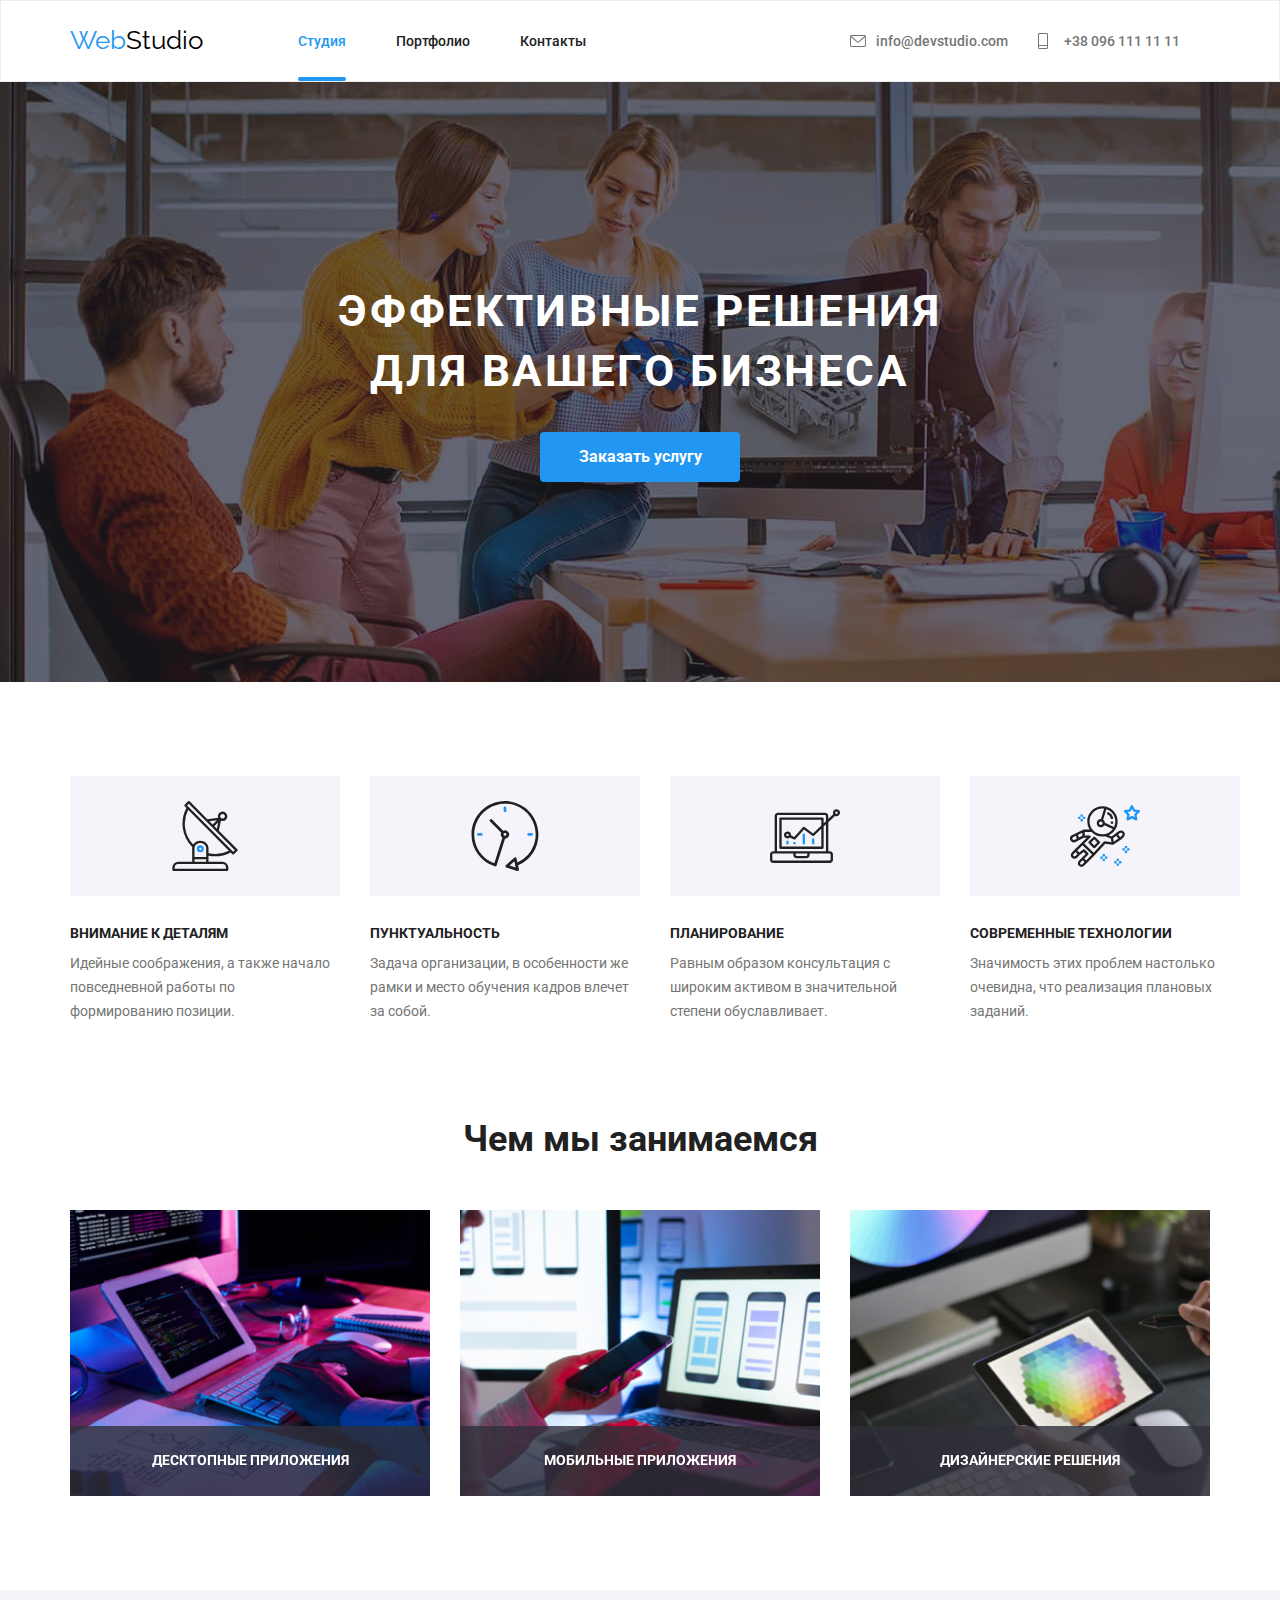
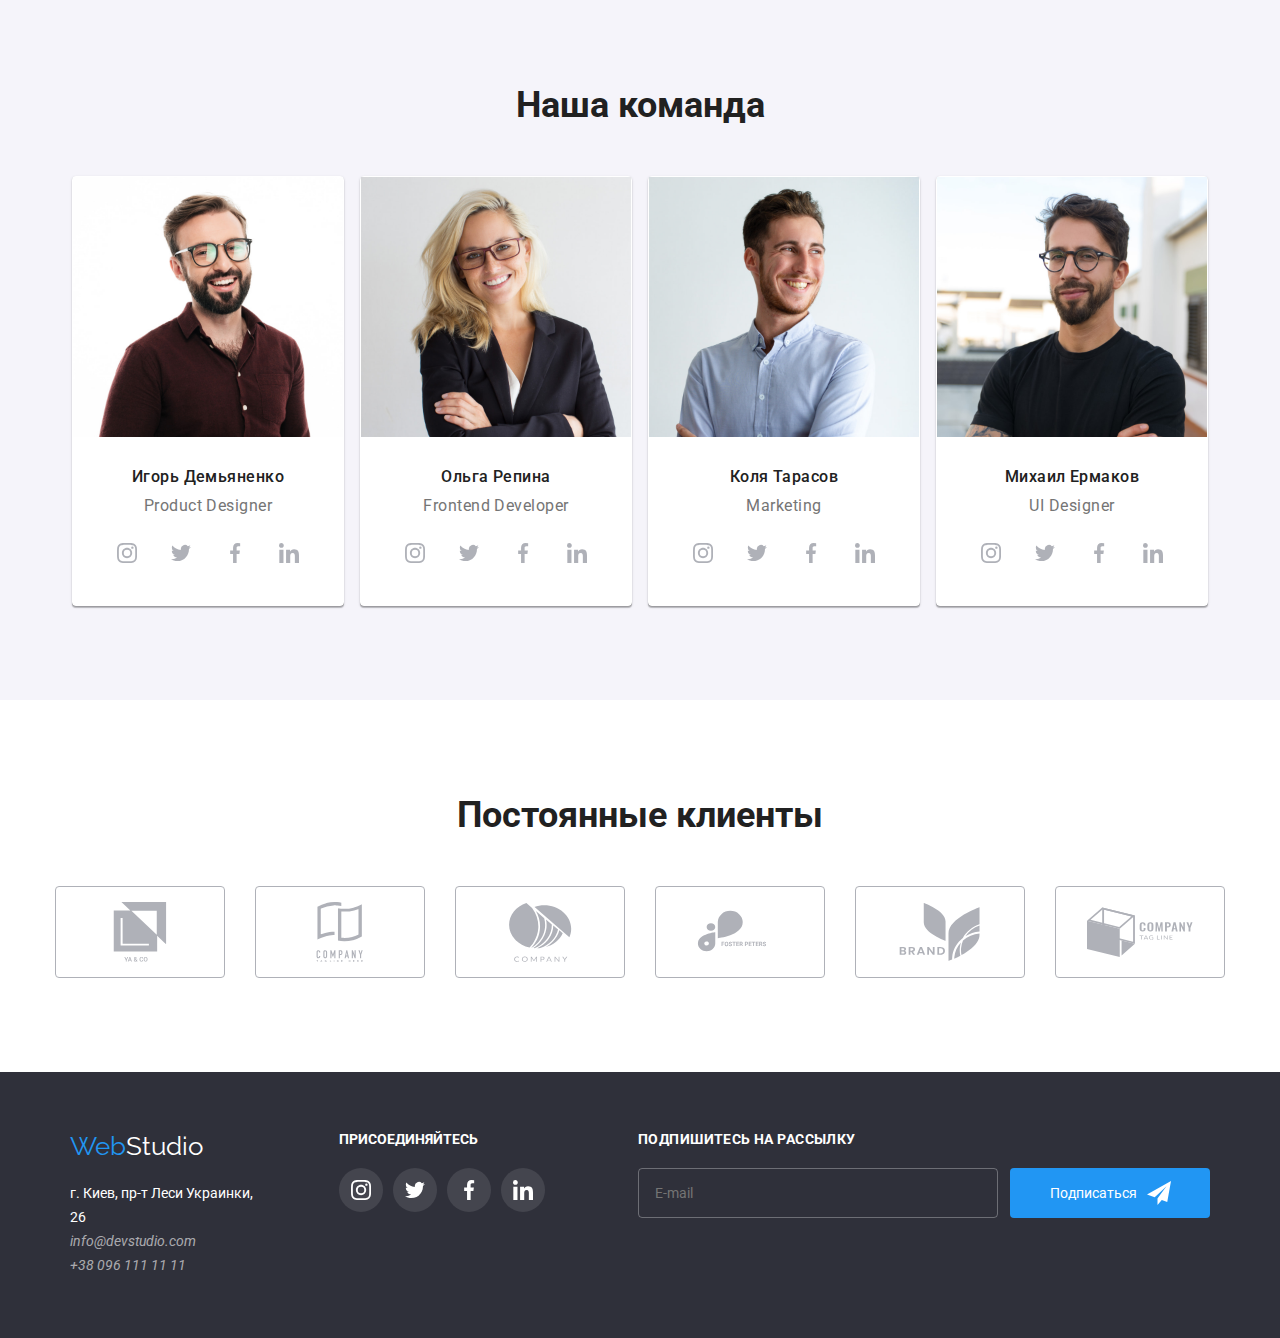
==== index.html @ ec394626 "Заканчивает БЭМ модального окна" ====
<!DOCTYPE html>
<html lang="ru">
  <head>
    <meta charset="UTF-8" />
    <meta http-equiv="X-UA-Compatible" content="IE=edge" />
    <meta name="viewport" content="width=device-width, initial-scale=1.0" />
    <title>Document</title>
    <!-- Шрифты -->
    <link
      href="https://fonts.googleapis.com/css2?family=Raleway:wght@700&family=Roboto:wght@400;500;700;900&display=swap"
      rel="stylesheet"
    />
    <!-- Нормализация -->
    <link
      rel="stylesheet"
      href="https://cdnjs.cloudflare.com/ajax/libs/modern-normalize/1.1.0/modern-normalize.min.css"
    />
    <!-- Стили CSS -->
    <link rel="stylesheet" href="./css/styles.css" />
  </head>
  <body>
    <!-- Шапка сайта -->

    <header class="page-header">

      <!-- logo сайта -->

      <div class="main-nav container">
        <a href="./index.html" class="logo"
          ><span class="logo-color">Web</span>Studio</a
        >

        <!-- Навигация сайта -->

        <nav>
          <ul class="site-nav">
            <li class="site-nav__item">
              <a href="./index.html" class="site-nav__studio-btn current site-nav__link">Студия</a>
            </li>
            <li class="site-nav__item">
              <a href="./portfolio.html" class="site-nav__portfolio-btn site-nav__link">Портфолио</a>
            </li>
            <li class="site-nav__item">
              <a href="" class="site-nav__contacts-btn site-nav__link">Контакты</a>
            </li>
          </ul>
        </nav>

        <!-- Контакты -->

        <ul class="contacts-nav-header">
          <li class="contacts-nav-header__item">
            <a href="mailto:info@devstudio.com" class="contacts-nav-header__mail-btn">
              <svg class="contacts-nav-header__icon-contacts-mail">
                <use
                  href="./images/icon/icons.svg#icon-mail"
                  width="16"
                  height="12"
                ></use>
              </svg>
              info@devstudio.com</a
            >
          </li>
          <li class="contacts-nav-header__item">
            <a href="tel:+380961111111" class="contacts-nav-header__tel-btn">
              <svg class="contacts-nav-header__icon-contacts-phone">
                <use
                  href="./images/icon/icons.svg#icon-Phone"
                  width="10"
                  height="16"
                ></use>
              </svg>
              +38 096 111 11 11</a
            >
          </li>
        </ul>
      </div>
    </header>

    <!-- Уникальный контент -->

    <main>
      <section class="hero overlay">
        <div class="container">
          <h1 class="hero-title">Эффективные решения для вашего бизнеса</h1>
          <button type="button" class="hero-btn" data-modal-open>
            Заказать услугу
          </button>
        </div>

        <!-- Модальное окно -->

        <div class="backdrop is-hidden" data-modal>
          <div class="modal">
            <button type="button" class="modal__close-modal-btn" data-modal-close>
              <svg height="18" width="18">
                <use href="./images/icon/icons.svg#icon-close"></use>
              </svg>
            </button>
            <b class="modal__application"
              >Оставьте свои данные, мы вам перезвоним</b
            >
            <form class="modal__application-form">
              <label for="user-name" class="modal__form-name">
                Имя
                <input type="name" name="user-name" class="modal__form-field" id="user-name"/>
                <svg width="18" height="18" class="modal__icon-form">
                  <use href="./images/icon/icons.svg#icon-person-form"></use>
                </svg>
              </label>
              <label for="tel" class="modal__form-tel">
                Телефон
                <input type="text" class="modal__form-field" name="user-tel" id="tel"/>
                <svg width="18" height="18" class="modal__icon-form">
                  <use href="./images/icon/icons.svg#icon-tel-form"></use>
                </svg>
              </label>
              <label for="mail" class="modal__form-mail">
                Почта
                <input type="text" class="modal__form-field" name="user-mail" id="mail"/>
                <svg width="18" height="18" class="modal__icon-form">
                  <use href="./images/icon/icons.svg#icon-mail-form"></use>
                </svg>
              </label>
              <label for="comment" class="modal__form-comment">
                Комментарий
                <textarea
                  name="user-comment"
                  id="comment"
                  rows="10"
                  placeholder="Введите текст"
                  class="modal__comment-form"
                ></textarea>
              </label>
              <label for="checkbox" class="modal__form-checkbox">
                <input
                  type="checkbox"
                  class="checkbox-btn visually-hidden"
                  id="checkbox"
                  name="form-checkbox"
                />
                <span class="modal__custom-checkbox">
                  <svg width="16" height="15" class="modal__custom-checkbox-icon">
                    <use href="./images/icon/icons.svg#icon-check"></use>
                  </svg>
                </span>
                <span class="modal__conditions">
                  Соглашаюсь с рассылкой и принимаю
                  <a href="" class="modal__conditions-link">Условия договора</a>
                </span>
              </label>
              <button type="submit" class="modal__btn-submit">Отправить</button>
            </form>
            
          </div>
        </div>
      </section>

      <!-- Преимущества -->

      <section class="section">
        <div class="container">
          <h2 hidden>Преимущества</h2>
          <ul class="advantages">
            <li class="advantages-info">
              <div class="advantages-icon">
                <svg class="advantages-icon-file">
                  <use
                    href="./images/icon/icons.svg#icon-antenna"
                    width="70"
                    height="70"
                  ></use>
                </svg>
              </div>
              <h3 class="advantages-title">ВНИМАНИЕ К ДЕТАЛЯМ</h3>
              <p class="advantages-text">
                Идейные соображения, а также начало повседневной работы по
                формированию позиции.
              </p>
            </li>
            <li class="advantages-info">
              <div class="advantages-icon">
                <svg class="advantages-icon-file">
                  <use
                    href="./images/icon/icons.svg#icon-clock"
                    width="70"
                    height="70"
                  ></use>
                </svg>
              </div>
              <h3 class="advantages-title">ПУНКТУАЛЬНОСТЬ</h3>
              <p class="advantages-text">
                Задача организации, в особенности же рамки и место обучения
                кадров влечет за собой.
              </p>
            </li>
            <li class="advantages-info">
              <div class="advantages-icon">
                <svg class="advantages-icon-file">
                  <use
                    href="./images/icon/icons.svg#icon-diagram"
                    width="70"
                    height="70"
                  ></use>
                </svg>
              </div>
              <h3 class="advantages-title">ПЛАНИРОВАНИЕ</h3>
              <p class="advantages-text">
                Равным образом консультация с широким активом в значительной
                степени обуславливает.
              </p>
            </li>
            <li class="advantages-info">
              <div class="advantages-icon">
                <svg class="advantages-icon-file">
                  <use
                    href="./images/icon/icons.svg#icon-astronaut"
                    width="70"
                    height="70"
                  ></use>
                </svg>
              </div>
              <h3 class="advantages-title">СОВРЕМЕННЫЕ ТЕХНОЛОГИИ</h3>
              <p class="advantages-text">
                Значимость этих проблем настолько очевидна, что реализация
                плановых заданий.
              </p>
            </li>
          </ul>
        </div>
      </section>

      <!-- Чем мы занимаемся -->

      <section class="section our-work">
        <div class="container">
          <h3 class="work">Чем мы занимаемся</h3>
          <ul class="work-list">
            <li class="work-image">
              <img
                src="./images/img.jpg"
                alt="руки на клавиатуре и написанный код на мониторе"
                width="370"
                height="294"
                class="work-picture"
              />
              <p class="our-developments">Десктопные приложения</p>
            </li>
            <li class="work-image">
              <img
                src="./images/img-2.jpg"
                alt="Телефон и ноутбук"
                width="370"
                height="294"
                class="work-picture"
              />
              <p class="our-developments">Мобильные приложения</p>
            </li>
            <li class="work-image">
              <img
                src="./images/img-3.jpg"
                alt="Палитра цветов на планшете"
                width="370"
                height="294"
                class="work-picture"
              />
              <p class="our-developments">Дизайнерские решения</p>
            </li>
          </ul>
        </div>
      </section>

      <!-- Наша команда -->

      <section class="our-team-section">
        <div class="container our-team">
          <h2 class="team">Наша команда</h2>
          <ul class="team-card">
            <li class="team-card-link">
              <img
                src="./images/team/демьяненко_игорь.jpg"
                alt="Демьяненко Игорь"
                width="270"
                height="260"
                class="team-photo"
              />
              <div class="workers-name">
                <h3 class="workers">Игорь Демьяненко</h3>
                <p lang="en" class="Position">Product Designer</p>
                <ul class="socials list">
                  <li class="social-item">
                    <a href="" class="network-link" aria-label="Социальная сеть"
                      ><svg class="icon-network">
                        <use
                          href="./images/icon/icons.svg#icon-instagram"
                          width="20"
                          height="20"
                        ></use></svg>
                    </a>
                  </li>
                  <li class="social-item">
                    <a
                      href=""
                      class="network-link"
                      aria-label="Социальная сеть"
                    >
                      <svg class="icon-network">
                        <use
                          href="./images/icon/icons.svg#icon-twitter"
                          width="20"
                          height="20"
                        ></use></svg>
                    </a>
                  </li>
                  <li class="social-item">
                    <a href="" class="network-link" aria-label="Социальная сеть"
                      ><svg class="icon-network">
                        <use
                          href="./images/icon/icons.svg#icon-facebook"
                          width="20"
                          height="20"
                        ></use></svg>
                    </a>
                  </li>
                  <li class="social-item">
                    <a href="" class="network-link" aria-label="Социальная сеть"
                      ><svg class="icon-network">
                        <use
                          href="./images/icon/icons.svg#icon-linkedin"
                          width="20"
                          height="20"
                        ></use></svg>
                    </a>
                  </li>
                </ul>
              </div>
            </li>
            <li class="team-card-link">
              <img
                src="./images/team/репина_ольга.jpg"
                alt="Репина Ольга"
                width="270"
                height="260"
                class="team-photo"
              />
              <div class="workers-name">
                <h3 class="workers">Ольга Репина</h3>
                <p lang="en" class="Position">Frontend Developer</p>
                <ul class="socials list">
                  <li class="social-item">
                    <a href="" class="network-link" aria-label="Социальная сеть"
                      ><svg class="icon-network">
                        <use
                          href="./images/icon/icons.svg#icon-instagram"
                          width="20"
                          height="20"
                        ></use></svg>
                    </a>
                  </li>
                  <li class="social-item">
                    <a href="" class="network-link" aria-label="Социальная сеть"
                      ><svg class="icon-network">
                        <use
                          href="./images/icon/icons.svg#icon-twitter"
                          width="20"
                          height="20"
                        ></use></svg>
                    </a>
                  </li>
                  <li class="social-item">
                    <a href="" class="network-link" aria-label="Социальная сеть"
                      ><svg class="icon-network">
                        <use
                          href="./images/icon/icons.svg#icon-facebook"
                          width="20"
                          height="20"
                        ></use></svg>
                    </a>
                  </li>
                  <li class="social-item">
                    <a href="" class="network-link" aria-label="Социальная сеть"
                      ><svg class="icon-network">
                        <use
                          href="./images/icon/icons.svg#icon-linkedin"
                          width="20"
                          height="20"
                        ></use></svg>
                    </a>
                  </li>
                </ul>
              </div>
            </li>
            <li class="team-card-link">
              <img
                src="./images/team/тарасов_николай.jpg"
                alt="Тарасов Николай"
                width="270"
                height="260"
                class="team-photo"
              />
              <div class="workers-name">
                <h3 class="workers">Коля Тарасов</h3>
                <p lang="en" class="Position">Marketing</p>
                <ul class="socials list">
                  <li class="social-item">
                    <a href="" class="network-link" aria-label="Социальная сеть"
                      ><svg class="icon-network">
                        <use
                          href="./images/icon/icons.svg#icon-instagram"
                          width="20"
                          height="20"
                        ></use></svg>
                    </a>
                  </li>
                  <li class="social-item">
                    <a href="" class="network-link" aria-label="Социальная сеть"
                      ><svg class="icon-network">
                        <use
                          href="./images/icon/icons.svg#icon-twitter"
                          width="20"
                          height="20"
                        ></use></svg>
                    </a>
                  </li>
                  <li class="social-item">
                    <a href="" class="network-link" aria-label="Социальная сеть"
                      ><svg class="icon-network">
                        <use
                          href="./images/icon/icons.svg#icon-facebook"
                          width="20"
                          height="20"
                        ></use></svg>
                    </a>
                  </li>
                  <li class="social-item">
                    <a href="" class="network-link" aria-label="Социальная сеть"
                      ><svg class="icon-network">
                        <use
                          href="./images/icon/icons.svg#icon-linkedin"
                          width="20"
                          height="20"
                        ></use></svg>
                    </a>
                  </li>
                </ul>
              </div>
            </li>
            <li class="team-card-link">
              <img
                src="./images/team/ермаков_михаил.jpg"
                alt="Ермаков Михаил"
                width="270"
                height="260"
                class="team-photo"
              />
              <div class="workers-name">
                <h3 class="workers">Михаил Ермаков</h3>
                <p lang="en" class="Position">UI Designer</p>
                <ul class="socials list">
                  <li class="social-item">
                    <a href="" class="network-link" aria-label="Социальная сеть"
                      ><svg class="icon-network">
                        <use
                          href="./images/icon/icons.svg#icon-instagram"
                          width="20"
                          height="20"
                        ></use></svg>
                    </a>
                  </li>
                  <li class="social-item">
                    <a href="" class="network-link" aria-label="Социальная сеть"
                      ><svg class="icon-network">
                        <use
                          href="./images/icon/icons.svg#icon-twitter"
                          width="20"
                          height="20"
                        ></use></svg>
                    </a>
                  </li>
                  <li class="social-item">
                    <a href="" class="network-link" aria-label="Социальная сеть"
                      ><svg class="icon-network">
                        <use
                          href="./images/icon/icons.svg#icon-facebook"
                          width="20"
                          height="20"
                        ></use></svg>
                    </a>
                  </li>
                  <li class="social-item">
                    <a href="" class="network-link" aria-label="Социальная сеть"
                      ><svg class="icon-network">
                        <use
                          href="./images/icon/icons.svg#icon-linkedin"
                          width="20"
                          height="20"
                        ></use></svg>
                    </a>
                  </li>
                </ul>
              </div>
            </li>
          </ul>
        </div>
      </section>

      <!-- Постоянные клиенты -->

      <section class="section">
        <h2 class="our-clients">Постоянные клиенты</h2>
        <ul class="clients">
          <li class="clients-item">
            <svg class="clients-logo">
              <use
                href="./images/icon/icons.svg#icon-client-1"
                width="106"
                height="60"
              ></use>
            </svg>
          </li>
          <li class="clients-item">
            <svg class="clients-logo">
              <use
                href="./images/icon/icons.svg#icon-client-2"
                width="106"
                height="60"
              ></use>
            </svg>
          </li>
          <li class="clients-item">
            <svg class="clients-logo">
              <use
                href="./images/icon/icons.svg#icon-client-3"
                width="106"
                height="60"
              ></use>
            </svg>
          </li>
          <li class="clients-item">
            <svg class="clients-logo">
              <use
                href="./images/icon/icons.svg#icon-client-4"
                width="106"
                height="60"
              ></use>
            </svg>
          </li>
          <li class="clients-item">
            <svg class="clients-logo">
              <use
                href="./images/icon/icons.svg#icon-client-5"
                width="106"
                height="60"
              ></use>
            </svg>
          </li>
          <li class="clients-item">
            <svg class="clients-logo">
              <use
                href="./images/icon/icons.svg#icon-client-6"
                width="106"
                height="60"
              ></use>
            </svg>
          </li>
        </ul>
      </section>
    </main>

    <!-- Подвал -->

    <footer class="footer">
      <div class="container footer-container">
        <div class="footer-contacts">
          <a href="./index.html" class="logo footer-logo"
            ><span class="logo-color">Web</span
            ><span class="footer-logo-color">Studio</span></a
          >
          <address>
            <ul class="contacts-nav-footer">
              <li class="navigation">г. Киев, пр-т Леси Украинки, 26</li>
              <li>
                <a href="mailto:info@devstudio.com" class="mail-btn-footer"
                  >info@devstudio.com</a
                >
              </li>
              <li>
                <a href="tel:+380961111111" class="tel-btn-footer"
                  >+38 096 111 11 11</a
                >
              </li>
            </ul>
          </address>
        </div>
        <div class="social-footer">
          <p class="footer-network">присоединяйтесь</p>
          <ul class="footer-social-list">
            <li class="footer-social-item">
              <a href="" class="footer-social-link">
                <svg class="footer-social-icon">
                  <use
                    href="./images/icon/icons.svg#icon-instagram"
                    width="20"
                    height="20"
                    aria-label="instagram"
                  ></use></svg>
              </a>
            </li>
            <li class="footer-social-item">
              <a href="" class="footer-social-link"
                ><svg class="footer-social-icon">
                  <use
                    href="./images/icon/icons.svg#icon-twitter"
                    width="20"
                    height="20"
                    aria-label="twitter"
                  ></use></svg>
                </a>
            </li>
            <li class="footer-social-item">
              <a href="" class="footer-social-link"
                ><svg class="footer-social-icon">
                  <use
                    href="./images/icon/icons.svg#icon-facebook"
                    width="20"
                    height="20"
                    aria-label="facebook"
                  ></use></svg>
              </a>
            </li>
            <li class="footer-social-item">
              <a href="" class="footer-social-link">
                <svg class="footer-social-icon">
                  <use
                    href="./images/icon/icons.svg#icon-linkedin"
                    width="20"
                    height="20"
                    aria-label="linkedin"
                  ></use></svg>
              </a>
            </li>
          </ul>
        </div>
        <div class="form-footer">
          <p class="subscribe-text">Подпишитесь на рассылку</p>
          <div class="subscribe-footer">
            <form class="email-form">
              <input
                type="email"
                name="email"
                placeholder="E-mail"
                class="email-input"
              />
            </form>
            <button type="button" class="subscribe-btn">
              Подписаться
              <svg height="24" width="24" class="btn-icon-subscribe">
                <use href="./images/icon/icons.svg#icon-telegram"></use>
              </svg>
            </button>
          </div>
        </div>
      </div>
    </footer>
    <script src="./js/modal.js"></script>
  </body>
</html>
---- css/styles.css ----
:root {
  --primery-background-color: #e5e5e5;
  --contacts-text-color: #757575;
  --header-color-text: #212121;
  --focus-color-text: #2196f3;
  --logo-color: #000000;
  --white-color-text: #ffffff;
  --button-color: #f5f4fa;
  --footer-bg-color: #2f303a;
  --accent-hero-button: #188ce8;
  --section-our-team-bc: #f5f4fa;
  --border-header-color: #ececec;
  --focus-hover-color-btn: #2196f3;

  --transition-timing-function: cubic-bezier(0.4, 0, 0.2, 1)
}

body {
  font-family: "Roboto", sans-serif;
  font-size: 14px;
  color: var(--header-color-text);
}

.container {
  width: 1170px;
  padding-left: 15px;
  padding-right: 15px;
  margin-right: auto;
  margin-left: auto;
}

img {
  display: block;
  max-width: 100%;
  height: auto;
}

h1,
h2,
h3,
h4,
h5,
h6,
p {
  margin: 0;
}

a {
   text-decoration: none;
}

.visually-hidden {
  position: absolute;
  white-space: nowrap;
  width: 1px;
  height: 1px;
  overflow: hidden;
  border: 0;
  padding: 0;
  clip: rect(0 0 0 0);
  clip-path: inset(50%);
  margin: -1px;
}

.site-nav .current {
  color: var(--focus-color-text);
}

.list-photo {
  text-decoration: none;
  flex-basis: calc(100% / 3 - 30px);
  margin-right: 30px;
  margin-bottom: 30px;
  transition-duration: 250ms;
  transition-timing-function: var(--transition-timing-function);
}

.list-photo-link {
  text-decoration: none;
  flex-basis: calc(100% / 3 - 30px);
  transition-duration: 250ms;
  transition-timing-function: var(--transition-timing-function);
}

ul {
  list-style-type: none;
}

/* Шапка сайта */

.page-header {
  border: 1px solid var(--border-header-color);
}

/* logo сайта */

.logo {
  color: var(--logo-color);
  font-family: "Raleway", sans-serif;
  font-size: 26px;
  margin-right: 95px;
  padding-top: 25px;
  padding-bottom: 25px;
}

.logo-color {
  color: var(--focus-color-text);
}

.container .footer-logo {
  display: inline-block;
  padding-bottom: 20px;
  padding-top: 0;
  margin: 0;
}

.footer-logo-color {
  color: var(--white-color-text);
}

/* Навигация сайта */

.main-nav {
  display: flex;
  align-items: center;
  align-items: center;
}

.site-nav {
  text-decoration: none;
  padding-left: 0px;
}

.site-nav__item {
  margin-right: 50px;
}

.site-nav__studio-btn,
.site-nav__portfolio-btn {
  position: relative;
}

.site-nav__studio-btn,
.site-nav__portfolio-btn,
.site-nav__contacts-btn,
.contacts-nav-header__mail-btn,
.contacts-nav-header__tel-btn {
  transition-duration: 250ms;
  transition-timing-function: var(--transition-timing-function);
}

.site-nav__studio-btn.current::after,
.site-nav__portfolio-btn.current::after {
  content: "";
  position: absolute;
  display: block;
  bottom: 0;
  left: 0;
  height: 4px;
  width: 100%;
  background: var(--focus-hover-color-btn);
  border-radius: 2px;
}

.site-nav__studio-btn:hover,
.site-nav__portfolio-btn:hover,
.site-nav__contacts-btn:hover,
.contacts-nav-header__mail-btn:hover,
.contacts-nav-header__tel-btn:hover,
.mail-btn-footer:hover,
.tel-btn-footer:hover {
  color: var(--focus-color-text);
}

.site-nav__studio-btn:focus,
.site-nav__portfolio-btn:focus,
.site-nav__contacts-btn:focus,
.contacts-nav-header__mail-btn:focus,
.contacts-nav-header__tel-btn:focus,
.mail-btn-footer:focus,
.tel-btn-footer:focus {
  color: var(--focus-color-text);
}

.site-nav__link {
  font-weight: 500;
  color: var(--header-color-text);
  text-decoration: none;
  padding-top: 32px;
  padding-bottom: 32px;
}

/* Контакты */

.contacts-nav-header__icon-contacts-phone {
  width: 16px;
  height: 16px;
  margin-right: 10px;
  fill: currentColor;
  align-items: center;
}

.contacts-nav-header__icon-contacts-mail {
  width: 16px;
  height: 12px;
  margin-right: 10px;
  fill: currentColor;
  align-items: center;
}

.contacts-nav-header__icon-contacts-mail:hover,
.contacts-nav-header__icon-contacts-phone:hover {
  color: var(--focus-color-text);
}

.contacts-nav-header__mail-btn,
.contacts-nav-header__tel-btn {
  font-weight: 500;
  color: var(--contacts-text-color);
  text-decoration: none;
  display: flex;
  margin-right: 30px;
  justify-content: center;
  align-items: center;
}

/* Backdrop */

.backdrop {
  position: fixed;
  top: 0;
  left: 0;
  width: 100%;
  height: 100%;
  background: rgba(0, 0, 0, 0.2);
  transition-duration: 250ms;
  transition-timing-function: var(--transition-timing-function);
  opacity: 1;
  transform: scale(1);
}

.backdrop.is-hidden {
  opacity: 0;
  pointer-events: none;
  transform: scale(1.1);
}

/* Модальное окно */

.modal {
  position: absolute;
  width: 528px;
  background-color: #ffffff;
  box-shadow: 0px 1px 3px rgba(0, 0, 0, 0.12), 0px 1px 1px rgba(0, 0, 0, 0.14),
    0px 2px 1px rgba(0, 0, 0, 0.2);
  border-radius: 4px;
  top: 50%;
  left: 50%;
  transform: translate(-50%, -50%);
}

.modal__close-modal-btn {
  display: flex;
  width: 30px;
  height: 30px;
  background: #ffffff;
  border: 1px solid rgba(0, 0, 0, 0.1);
  border-radius: 50%;
  align-items: center;
  justify-content: center;
  padding: 0;
  margin-top: 8px;
  margin-right: 8px;
  margin-left: auto;
  cursor: pointer;
   transition: transform, 250ms cubic-bezier(0.4, 0, 0.2, 1);
}

.modal__close-modal-btn:hover,
.modal__close-modal-btn:focus{
  fill: #2196F3;
}

.modal__application {
   display: flex;
  left: auto;
  right: auto;
  font-weight: 700;
  font-size: 20px;
  line-height: 1.15;
  text-align: center;
  letter-spacing: 0.03em;
  justify-content: center;
  margin-bottom: 12px;
}

.modal__application-form {
  display: flex;
  flex-direction: column;
  margin-left: 40px;
  margin-right: 40px;
  margin-bottom: 30px;
}

.modal__form-field {
  display: inline-block;
  height: 40px;
  border: 1px solid rgba(33, 33, 33, 0.2);
  border-radius: 4px;
  margin-bottom: 10px;
  padding-left: 38px;
  transition: transform, 250ms cubic-bezier(0.4, 0, 0.2, 1);
  outline: transparent;
}

.modal__form-name,
.modal__form-tel,
.modal__form-mail,
.modal__form-comment {
  position: relative;
  display: flex;
  flex-direction: column;
  margin-bottom: 10px;
  font-weight: 400;
  font-size: 12px;
  line-height: 1.66;
  color: #757575;
  margin-bottom: 0;
}

.modal__form-comment {
  margin-bottom: 20px;
}

.modal__comment-form {
  border: 1px solid rgba(33, 33, 33, 0.2);
  border-radius: 4px;
  resize: none;
  padding-top: 12px;
  padding-left: 16px;
  transition: transform, 250ms cubic-bezier(0.4, 0, 0.2, 1);
  outline: transparent;
}

.modal__icon-form {
  position: absolute;
  top: 30px;
  left: 12px;
  transition: transform, 250ms cubic-bezier(0.4, 0, 0.2, 1);
}

.modal__form-field:focus + .modal__icon-form,
.modal__form-field:hover + .modal__icon-form {
  fill: #2196F3;
  outline: transparent;
}

.modal__form-field:focus,
.modal__form-field:hover,
.modal__comment-form:focus,
.modal__comment-form:hover {
  border-color: #2196F3;
}

.modal__form-checkbox {
  display: flex;
  justify-content: center;
  align-items: center;
  margin-bottom: 40px;
}

.modal__custom-checkbox {
  display: flex;
  align-items: center;
  justify-content: center;
  width: 16px;
  height: 15px;
  outline: 2px solid #212121;
  outline-offset: -2px;
  border-radius: 4px;
}

.modal__custom-checkbox-icon {
  border-radius: 4px;
  opacity: 0;
  transition: opacity 250ms linear;
}

.checkbox-btn:checked + .modal__custom-checkbox .modal__custom-checkbox-icon {
  opacity: 1;
}

.checkbox-btn:checked + .modal__custom-checkbox {
  outline-color: #2196F3;
}


.modal__conditions {
  margin-left: 9px;
  font-weight: 400;
  font-size: 14px;
  line-height: 1.71;
  color: #757575;
}

.modal__conditions-link {
  color: #2196F3;
}

.modal__btn-submit {
  display: block;
  width: 200px;
  height: 50px;
  margin-left: auto;
  margin-right: auto;
  font-weight: 700;
  font-size: 16px;
  line-height: 1.87;
  background-color: #2196f3;
  color: #ffffff;
  border-radius: 4px;
  border-color: transparent;
  cursor: pointer;
  box-shadow: 0px 1px 3px rgba(0, 0, 0, 0.12), 0px 1px 1px rgba(0, 0, 0, 0.14),
    0px 2px 1px rgba(0, 0, 0, 0.2);
}

.modal__btn-submit:hover,
.modal__btn-submit:focus {
  background-color: #188ce8;
}


/* Main */

.work,
.team {
  font-weight: 700;
  font-size: 36px;
  line-height: 1.17;
  color: var(--header-color-text);
  margin: 0px;
  text-align: center;
}

.team {
  margin-bottom: 50px;
}

.team-card {
  display: flex;
  margin: 0;
  justify-content: center;
  padding-left: 0;
}

.team-card-link:not(:last-child) {
  margin-right: 16px;
}

.team-card-link {
  border: 1px solid #ffffff;
  background-color: #fff;
  border-radius: 4px;
  box-shadow: 0px 1px 3px rgba(0, 0, 0, 0.12), 0px 1px 1px rgba(0, 0, 0, 0.14),
    0px 2px 1px rgba(0, 0, 0, 0.2);
}

/* Секция-Герой */

.hero {
  background-color: var(--footer-bg-color);
  padding: 200px 0;
}

.overlay {
  max-width: 1600px;
  min-height: 600px;
  margin-left: auto;
  margin-right: auto;
  background-image: linear-gradient(
      to right,
      rgba(47, 48, 58, 0.4),
      rgba(47, 48, 58, 0.4)
    ),
    url(../images/hero-img/hero-img.jpeg);
}

.hero-title {
  margin-top: 0;
  margin-bottom: 0;
  padding-bottom: 30px;
  font-size: 44px;
  line-height: 1.36;
  text-align: center;
  letter-spacing: 0.06em;
  text-transform: uppercase;
  color: var(--white-color-text);
  width: 696px;
  margin-right: auto;
  margin-left: auto;
}

.hero-btn {
  display: flex;
  font-style: normal;
  font-weight: 700;
  font-size: 16px;
  line-height: 1.88;
  background-color: var(--focus-color-text);
  color: var(--white-color-text);
  cursor: pointer;
  margin-right: auto;
  margin-left: auto;
  width: 200px;
  height: 50px;
  justify-content: center;
  border-radius: 4px;
  border-color: transparent;
  align-items: center;
  transition-duration: 250ms;
  transition-timing-function: cubic-bezier(0.4, 0, 0.2, 1);
}

.hero-btn:focus {
  background-color: var(--accent-hero-button);
  box-shadow: 0px 4px 4px rgba(0, 0, 0, 0.15);
}

.hero-btn:hover {
  background-color: var(--accent-hero-button);
  box-shadow: 0px 4px 4px rgba(0, 0, 0, 0.15);
}

/* Секция преимуществ */

.section,
.our-team-section {
  padding-top: 94px;
  padding-bottom: 94px;
}
.our-work {
  padding-top: 0;
}

.Advantages-title {
  font-weight: 700;
  font-size: 14px;
  line-height: 1.14;
  text-transform: uppercase;
  color: var(--header-color-text);
  margin: 0;
}

.Advantages-text {
  font-weight: 400;
  font-size: 14px;
  line-height: 1.71;
  letter-spacing: 0.03em;
  color: var(--contacts-text-color);
  padding-top: 10px;
  margin: 0;
}

.advantages-info {
  display: inline-block;
  margin-right: 30px;
}

.advantages-info:last-child {
  margin: 0px;
}

.advantages {
  display: inline-block;
  display: flex;
  margin-top: 95px;
  margin-bottom: 95px;
  margin: 0;
  padding-inline-start: 0;
}

.advantages-title {
  font-weight: 700;
  font-size: 14px;
  line-height: 1.14;
  padding-bottom: 10px;
}

.advantages-text {
  font-weight: 400;
  font-size: 14px;
  line-height: 1.71;
  color: #757575;
}

.advantages-icon {
  display: flex;
  width: 270px;
  height: 120px;
  background-color: #f5f4fa;
  justify-content: center;
  align-items: center;
  margin-bottom: 30px;
}

.advantages-icon-file {
  width: 70px;
  height: 70px;
}

/* Чем мы занимаемся */

.work {
  padding-top: 0;
  padding-bottom: 50px;
}

.work-list {
  display: inline-block;
  display: flex;
  margin: 0;
  justify-content: center;
  padding-inline-start: 0;
}

.work-image {
  position: relative;
  display: flex;
  margin: 0;
}

.work-image:not(:last-child) {
  margin-right: 30px;
}

.our-developments {
  display: flex;
  position: absolute;
  bottom: 0;
  left: 0;
  height: 70px;
  width: 100%;
  font-style: normal;
  font-weight: 700;
  font-size: 14px;
  line-height: 1.14;
  color: #ffffff;
  justify-content: center;
  align-items: center;
  background: rgba(47, 48, 58, 0.8);
  text-transform: uppercase;
}

/* Наша команда */

.workers {
  font-weight: 500;
  font-size: 16px;
  line-height: 1.19;
  letter-spacing: 0.03em;
  color: var(--header-color-text);
  padding-bottom: 10px;
}

.workers-name {
  display: block;
  text-align: center;
  background-color: #ffffff;
  padding-top: 30px;
  padding-bottom: 30px;
}

.Position {
  font-weight: 400;
  font-size: 16px;
  line-height: 1.19;
  letter-spacing: 0.03em;
  color: var(--contacts-text-color);
  margin-bottom: 16px;
}

.our-team-section {
  background-color: var(--section-our-team-bc);
}

/* Social icons */

.icon-network {
  width: 20px;
  height: 20px;
}

.socials {
  display: flex;
  padding-inline-start: 0;
  justify-content: center;
  align-items: center;
  gap: 10px;
}

.network-link {
  display: flex;
  align-items: center;
  justify-content: center;
  width: 44px;
  height: 44px;
  background-color: #ffffff;
  border-radius: 50%;
  transition-duration: 250ms;
  transition-timing-function: cubic-bezier(0.4, 0, 0.2, 1);
}

.icon-network {
  fill: #afb1b8;
}

.network-link:hover .icon-network,
.network-link:focus .icon-network {
  fill: #ffffff;
}

.network-link:hover,
.network-link:focus {
  background-color: #2196f3;
}

/* Постоянные клиенты */

.our-clients {
  margin-bottom: 50px;
  font-weight: 700;
  font-size: 36px;
  line-height: 42px;
  text-align: center;
  color: #212121;
}

.clients {
  margin: 0;
  padding-inline-start: 0;
  display: flex;
  justify-content: center;
  align-items: center;
  gap: 30px;
  cursor: pointer;
}

.clients-logo {
  width: 106px;
  height: 60px;
  fill: #afb1b8;
  transition-duration: 250ms;
  transition-timing-function: cubic-bezier(0.4, 0, 0.2, 1);
}

.clients-item {
  display: flex;
  width: 170px;
  height: 92px;
  justify-content: center;
  align-items: center;
  border: 1px solid #afb1b8;
  border-radius: 4px;
  transition-duration: 250ms;
  transition-timing-function: cubic-bezier(0.4, 0, 0.2, 1);
}

.clients-item:hover .clients-logo,
.clients-item:focus .clients-logo {
  fill: #2196f3;
}

.clients-item:hover,
.clients-item:focus {
  border-color: #2196f3;
}

/* Footer */

.navigation {
  font-family: "Roboto";
  font-style: normal;
  font-weight: 400;
  font-size: 14px;
  line-height: 1.71;
  color: var(--white-color-text);
}

.mail-btn-footer,
.tel-btn-footer {
  font-weight: 400;
  font-size: 14px;
  line-height: 1.71;
  color: rgba(255, 255, 255, 0.6);
  text-decoration: none;
}

.site-nav,
.contacts-nav-header {
  display: flex;
  margin: 0;
  align-items: center;
}

.contacts-nav-header__mail-btn,
.contacts-nav-header__tel-btn {
  padding-top: 32px;
  padding-bottom: 32px;
}

.contacts-nav-header {
  padding-left: 0px;
  margin-left: auto;
  align-items: center;
}

.site-nav__item:last-child,
.contacts-nav-header .item:last-child {
  margin-right: 0;
}

footer {
  background-color: var(--footer-bg-color);
}

.contacts-nav-footer {
  margin: 0;
  padding-inline-start: 0;
}

.footer {
  padding-top: 60px;
  padding-bottom: 60px;
}

.social-footer {
  width: 206px;
  height: 80px;
}

.footer-network {
  display: flex;
  font-weight: 700;
  font-size: 14px;
  line-height: 1.14;
  text-transform: uppercase;
  color: #ffffff;
  margin-bottom: 20px;
  align-items: center;
}

.footer-social-icon {
  width: 20px;
  height: 20px;
  fill: #ffffff;
}

.footer-social-list {
  display: flex;
  padding-inline-start: 0;
  justify-content: center;
  align-items: center;
  margin: 0;
  gap: 10px;
}

.footer-social-link {
  display: flex;
  width: 44px;
  height: 44px;
  background: rgba(255, 255, 255, 0.1);
  justify-content: center;
  align-items: center;
  border-radius: 50%;
  transition-duration: 250ms;
  transition-timing-function: cubic-bezier(0.4, 0, 0.2, 1);
}

.footer-social-link:hover,
.footer-social-link:focus {
  background-color: #2196f3;
}

.footer-container {
  display: flex;
  align-items: flex-start;
}

.footer-contacts {
  margin-right: 70px;
}

.form-footer {
  margin-left: 93px;
}

.subscribe-text {
  font-weight: 700;
  font-size: 14px;
  line-height: 1.14;
  letter-spacing: 0.03em;
  text-transform: uppercase;
  color: #ffffff;
  margin-bottom: 20px;
}

.email-input {
  width: 100%;
  height: 100%;
  background-color: transparent;
  padding-left: 16px;
  color: #ffffff;
  border: 1px solid rgba(255, 255, 255, 0.3);
  border-radius: 4px;
  outline: transparent;
}

.email-form {
  width: 360px;
  height: 50px;
  border-radius: 4px;
}


.subscribe-btn {
  display: flex;
  justify-content: center;
  align-items: center;
  width: 200px;
  height: 50px;
  background: var(--focus-color-text);
  border-radius: 4px;
  border-color: transparent;
  color: #ffffff;
  cursor: pointer;
  margin-left: 12px;
}

.btn-icon-subscribe {
 margin-left: 10px;
}

.subscribe-btn:hover {
  background-color: #188ce8;
}

.subscribe-btn-footer {
  align-items: center;
}

.subscribe-footer {
  display: flex;
}

/* Портфолио */

.Categories {
  display: inline-block;
  margin: 0;
  display: flex;
  justify-content: center;
  margin-bottom: 50px;
}

.categories-btn:not(:last-child) {
  margin-right: 8px;
}

.categories-link {
  margin: 0;
  flex-wrap: wrap;
  display: inline-block;
  display: flex;
  justify-content: center;
  padding-inline-start: 0;
  margin-right: -30px;
  margin-bottom: -30px;
}

.list-button {
  font-weight: 500;
  font-size: 16px;
  line-height: 1.5;
  background-color: var(--button-color);
  color: var(--header-color-text);
  cursor: pointer;
  border-radius: 4px;
  border-color: transparent;
  padding-top: 6px;
  padding-right: 22px;
  padding-bottom: 6px;
  padding-left: 22px;
  transition-duration: 250ms;
  transition-timing-function: cubic-bezier(0.4, 0, 0.2, 1);
}

.list-button:hover {
  color: var(--white-color-text);
  background-color: var(--focus-color-text);
  box-shadow: 0px 3px 1px rgba(0, 0, 0, 0.1), 0px 1px 2px rgba(0, 0, 0, 0.08),
    0px 2px 2px rgba(0, 0, 0, 0.12);
}

.list-button:focus {
  color: var(--white-color-text);
  background-color: var(--focus-color-text);
  box-shadow: 0px 3px 1px rgba(0, 0, 0, 0.1), 0px 1px 2px rgba(0, 0, 0, 0.08),
    0px 2px 2px rgba(0, 0, 0, 0.12);
}

/* категории */

.list-title {
  font-weight: 700;
  font-size: 18px;
  line-height: 2;
  color: var(--header-color-text);
}

.list-position {
  font-weight: 400;
  font-size: 16px;
  line-height: 1.88;
  color: var(--contacts-text-color);
  margin-bottom: 16px;
}

.list .current {
  background-color: var(--focus-color-text);
  color: var(--white-color-text);
}

.active {
  background-color: #2196f3;
  color: #ffffff;
}

.categories-footer {
  padding-top: 20px;
  padding-right: 24px;
  padding-bottom: 20px;
  padding-left: 24px;
  border-right: 1px solid #eeeeee;
  border-bottom: 1px solid #eeeeee;
  border-left: 1px solid #eeeeee;
}

.list-photo:hover {
  box-shadow: 0px 1px 1px rgba(0, 0, 0, 0.12), 0px 4px 4px rgba(0, 0, 0, 0.06),
    1px 4px 6px rgba(0, 0, 0, 0.16);
}

.overlay-portfolio {
  position: relative;
  overflow: hidden;
}

.text-overlay-portfolio {
  display: flex;
  position: absolute;
  top: 0;
  left: 0;
  width: 100%;
  height: 100%;
  margin-left: auto;
  margin-right: auto;
  font-weight: 400;
  font-size: 18px;
  line-height: 1.55;
  align-items: center;
  padding-left: 24px;
  padding-right: 24px;
  color: #ffffff;
  background: rgba(33, 150, 243, 0.9);
  transform: translateY(100%);
  transition: transform 250ms;
}

.list-photo-link:hover .text-overlay-portfolio,
.list-photo-link:focus .text-overlay-portfolio {
  transform: translateY(0);
}
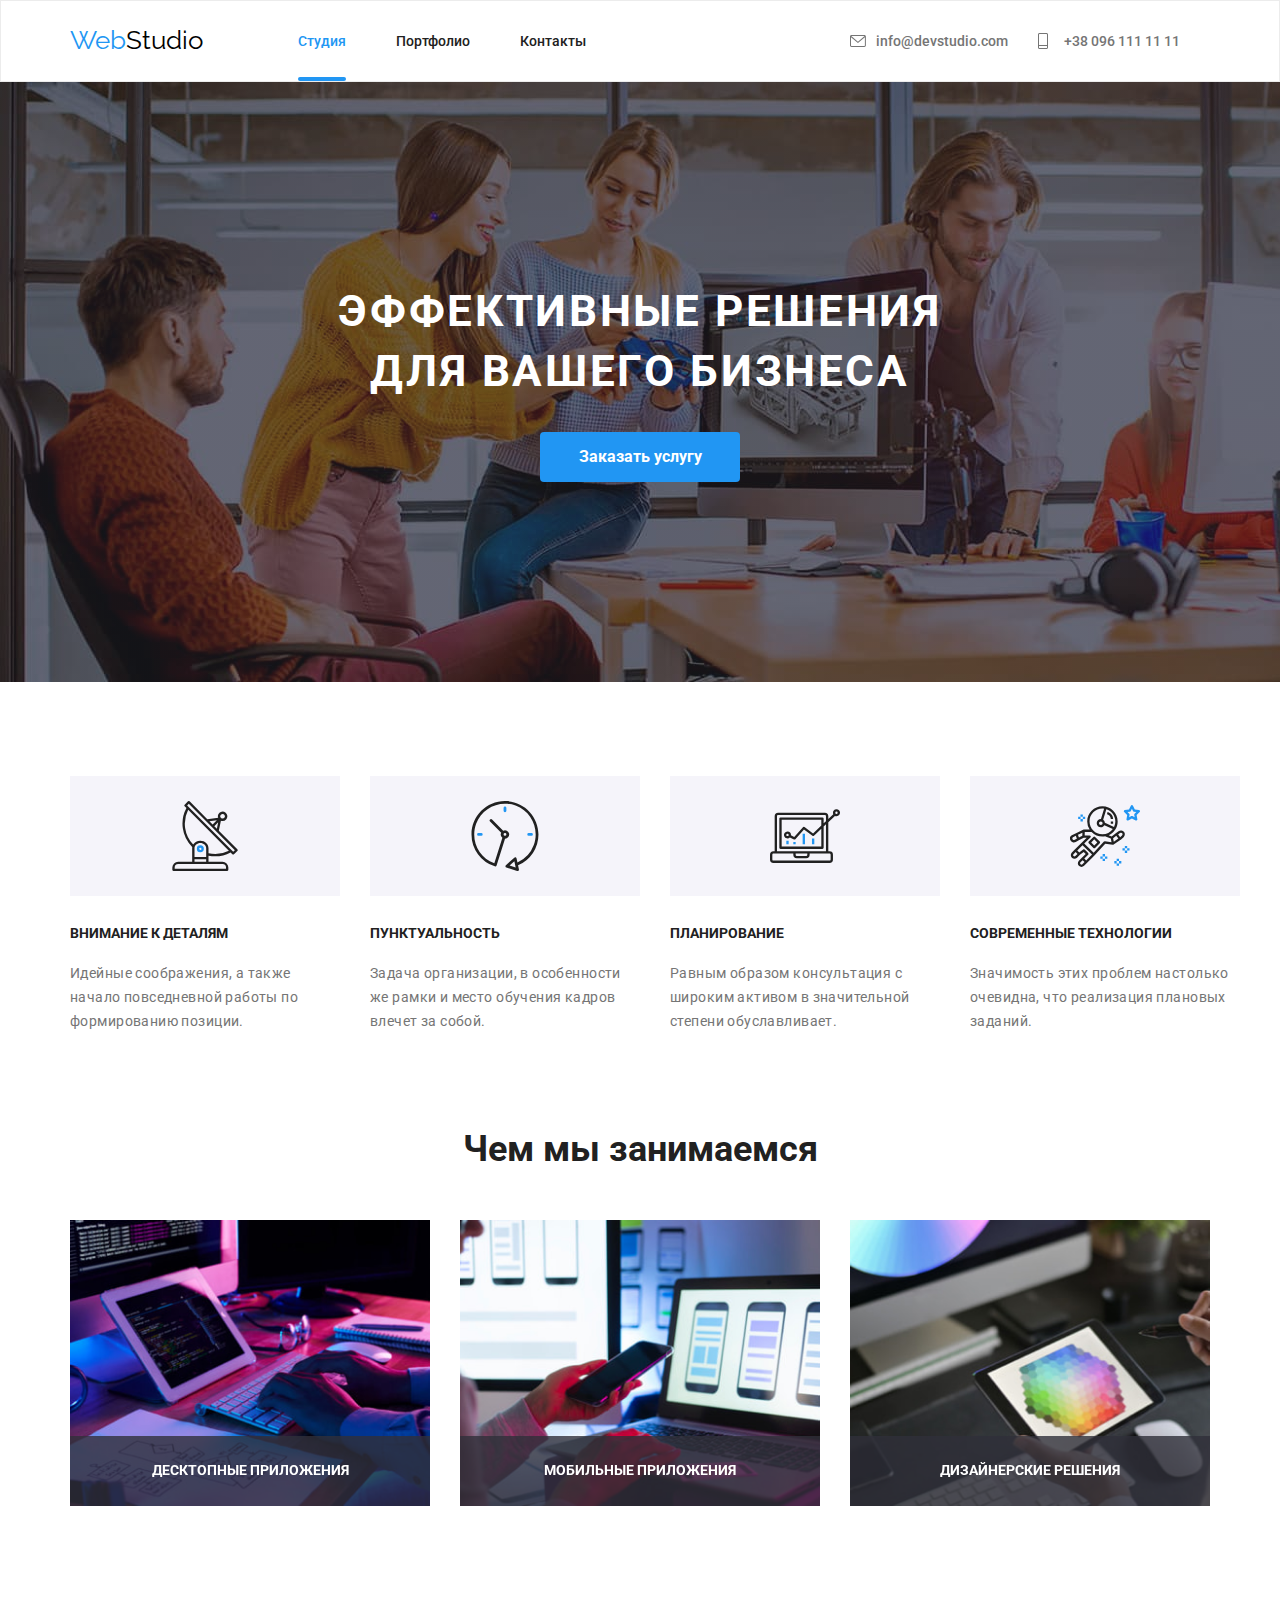
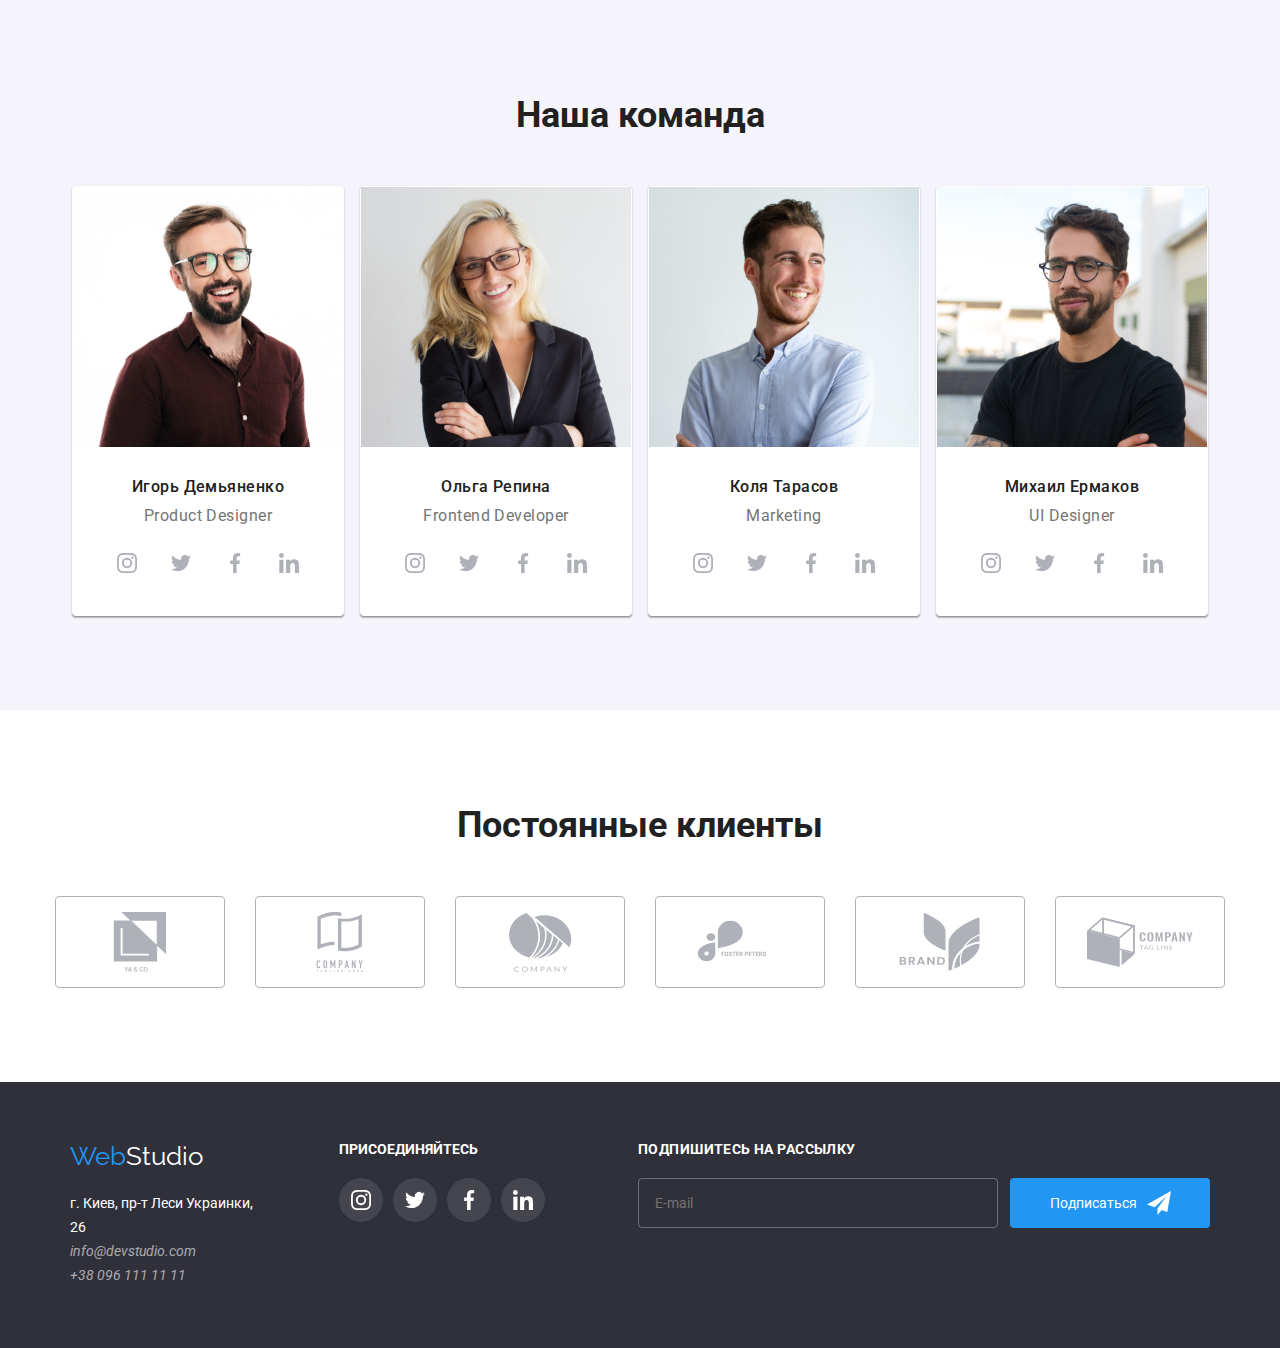
==== commit 1c3079e5: "Рефакторинг по БЭМ секции преимуществ" ====
--- a/index.html
+++ b/index.html
@@ -82,7 +82,7 @@
     <main>
       <section class="hero overlay">
         <div class="container">
-          <h1 class="hero-title">Эффективные решения для вашего бизнеса</h1>
+          <h1 class="hero__title">Эффективные решения для вашего бизнеса</h1>
           <button type="button" class="hero-btn" data-modal-open>
             Заказать услугу
           </button>
@@ -162,9 +162,9 @@
         <div class="container">
           <h2 hidden>Преимущества</h2>
           <ul class="advantages">
-            <li class="advantages-info">
-              <div class="advantages-icon">
-                <svg class="advantages-icon-file">
+            <li class="advantages__info">
+              <div class="advantages__icon">
+                <svg class="advantages__icon-file">
                   <use
                     href="./images/icon/icons.svg#icon-antenna"
                     width="70"
@@ -172,15 +172,15 @@
                   ></use>
                 </svg>
               </div>
-              <h3 class="advantages-title">ВНИМАНИЕ К ДЕТАЛЯМ</h3>
-              <p class="advantages-text">
+              <h3 class="advantages__title">ВНИМАНИЕ К ДЕТАЛЯМ</h3>
+              <p class="advantages__text">
                 Идейные соображения, а также начало повседневной работы по
                 формированию позиции.
               </p>
             </li>
-            <li class="advantages-info">
-              <div class="advantages-icon">
-                <svg class="advantages-icon-file">
+            <li class="advantages__info">
+              <div class="advantages__icon">
+                <svg class="advantages__icon-file">
                   <use
                     href="./images/icon/icons.svg#icon-clock"
                     width="70"
@@ -188,15 +188,15 @@
                   ></use>
                 </svg>
               </div>
-              <h3 class="advantages-title">ПУНКТУАЛЬНОСТЬ</h3>
-              <p class="advantages-text">
+              <h3 class="advantages__title">ПУНКТУАЛЬНОСТЬ</h3>
+              <p class="advantages__text">
                 Задача организации, в особенности же рамки и место обучения
                 кадров влечет за собой.
               </p>
             </li>
-            <li class="advantages-info">
-              <div class="advantages-icon">
-                <svg class="advantages-icon-file">
+            <li class="advantages__info">
+              <div class="advantages__icon">
+                <svg class="advantages__icon-file">
                   <use
                     href="./images/icon/icons.svg#icon-diagram"
                     width="70"
@@ -204,15 +204,15 @@
                   ></use>
                 </svg>
               </div>
-              <h3 class="advantages-title">ПЛАНИРОВАНИЕ</h3>
-              <p class="advantages-text">
+              <h3 class="advantages__title">ПЛАНИРОВАНИЕ</h3>
+              <p class="advantages__text">
                 Равным образом консультация с широким активом в значительной
                 степени обуславливает.
               </p>
             </li>
-            <li class="advantages-info">
-              <div class="advantages-icon">
-                <svg class="advantages-icon-file">
+            <li class="advantages__info">
+              <div class="advantages__icon">
+                <svg class="advantages__icon-file">
                   <use
                     href="./images/icon/icons.svg#icon-astronaut"
                     width="70"
@@ -220,8 +220,8 @@
                   ></use>
                 </svg>
               </div>
-              <h3 class="advantages-title">СОВРЕМЕННЫЕ ТЕХНОЛОГИИ</h3>
-              <p class="advantages-text">
+              <h3 class="advantages__title">СОВРЕМЕННЫЕ ТЕХНОЛОГИИ</h3>
+              <p class="advantages__text">
                 Значимость этих проблем настолько очевидна, что реализация
                 плановых заданий.
               </p>
--- a/css/styles.css
+++ b/css/styles.css
@@ -86,6 +86,12 @@
   list-style-type: none;
 }
 
+.section,
+.our-team-section {
+  padding-top: 94px;
+  padding-bottom: 94px;
+}
+
 /* Шапка сайта */
 
 .page-header {
@@ -430,42 +436,6 @@
   background-color: #188ce8;
 }
 
-
-/* Main */
-
-.work,
-.team {
-  font-weight: 700;
-  font-size: 36px;
-  line-height: 1.17;
-  color: var(--header-color-text);
-  margin: 0px;
-  text-align: center;
-}
-
-.team {
-  margin-bottom: 50px;
-}
-
-.team-card {
-  display: flex;
-  margin: 0;
-  justify-content: center;
-  padding-left: 0;
-}
-
-.team-card-link:not(:last-child) {
-  margin-right: 16px;
-}
-
-.team-card-link {
-  border: 1px solid #ffffff;
-  background-color: #fff;
-  border-radius: 4px;
-  box-shadow: 0px 1px 3px rgba(0, 0, 0, 0.12), 0px 1px 1px rgba(0, 0, 0, 0.14),
-    0px 2px 1px rgba(0, 0, 0, 0.2);
-}
-
 /* Секция-Герой */
 
 .hero {
@@ -486,7 +456,7 @@
     url(../images/hero-img/hero-img.jpeg);
 }
 
-.hero-title {
+.hero__title {
   margin-top: 0;
   margin-bottom: 0;
   padding-bottom: 30px;
@@ -522,11 +492,7 @@
   transition-timing-function: cubic-bezier(0.4, 0, 0.2, 1);
 }
 
-.hero-btn:focus {
-  background-color: var(--accent-hero-button);
-  box-shadow: 0px 4px 4px rgba(0, 0, 0, 0.15);
-}
-
+.hero-btn:focus,
 .hero-btn:hover {
   background-color: var(--accent-hero-button);
   box-shadow: 0px 4px 4px rgba(0, 0, 0, 0.15);
@@ -534,25 +500,50 @@
 
 /* Секция преимуществ */
 
-.section,
-.our-team-section {
-  padding-top: 94px;
-  padding-bottom: 94px;
-}
-.our-work {
-  padding-top: 0;
-}
-
-.Advantages-title {
+.advantages {
+  display: inline-block;
+  display: flex;
+  margin-top: 95px;
+  margin-bottom: 95px;
+  margin: 0;
+  padding-inline-start: 0;
+}
+
+.advantages__info {
+  display: inline-block;
+  margin-right: 30px;
+}
+
+.advantages__info:last-child {
+  margin: 0px;
+}
+
+.advantages__icon {
+  display: flex;
+  width: 270px;
+  height: 120px;
+  background-color: #f5f4fa;
+  justify-content: center;
+  align-items: center;
+  margin-bottom: 30px;
+}
+
+.advantages__icon-file {
+  width: 70px;
+  height: 70px;
+}
+
+.advantages__title {
   font-weight: 700;
   font-size: 14px;
   line-height: 1.14;
   text-transform: uppercase;
   color: var(--header-color-text);
   margin: 0;
-}
-
-.Advantages-text {
+  padding-bottom: 10px;
+}
+
+.advantages__text {
   font-weight: 400;
   font-size: 14px;
   line-height: 1.71;
@@ -560,54 +551,47 @@
   color: var(--contacts-text-color);
   padding-top: 10px;
   margin: 0;
-}
-
-.advantages-info {
-  display: inline-block;
-  margin-right: 30px;
-}
-
-.advantages-info:last-child {
+  color: #757575;
+}
+
+.work,
+.team {
+  font-weight: 700;
+  font-size: 36px;
+  line-height: 1.17;
+  color: var(--header-color-text);
   margin: 0px;
-}
-
-.advantages {
-  display: inline-block;
-  display: flex;
-  margin-top: 95px;
-  margin-bottom: 95px;
-  margin: 0;
-  padding-inline-start: 0;
-}
-
-.advantages-title {
-  font-weight: 700;
-  font-size: 14px;
-  line-height: 1.14;
-  padding-bottom: 10px;
-}
-
-.advantages-text {
-  font-weight: 400;
-  font-size: 14px;
-  line-height: 1.71;
-  color: #757575;
-}
-
-.advantages-icon {
-  display: flex;
-  width: 270px;
-  height: 120px;
-  background-color: #f5f4fa;
-  justify-content: center;
-  align-items: center;
-  margin-bottom: 30px;
-}
-
-.advantages-icon-file {
-  width: 70px;
-  height: 70px;
-}
+  text-align: center;
+}
+
+.team {
+  margin-bottom: 50px;
+}
+
+.team-card {
+  display: flex;
+  margin: 0;
+  justify-content: center;
+  padding-left: 0;
+}
+
+.team-card-link:not(:last-child) {
+  margin-right: 16px;
+}
+
+.team-card-link {
+  border: 1px solid #ffffff;
+  background-color: #fff;
+  border-radius: 4px;
+  box-shadow: 0px 1px 3px rgba(0, 0, 0, 0.12), 0px 1px 1px rgba(0, 0, 0, 0.14),
+    0px 2px 1px rgba(0, 0, 0, 0.2);
+}
+
+.our-work {
+  padding-top: 0;
+}
+
+
 
 /* Чем мы занимаемся */
 
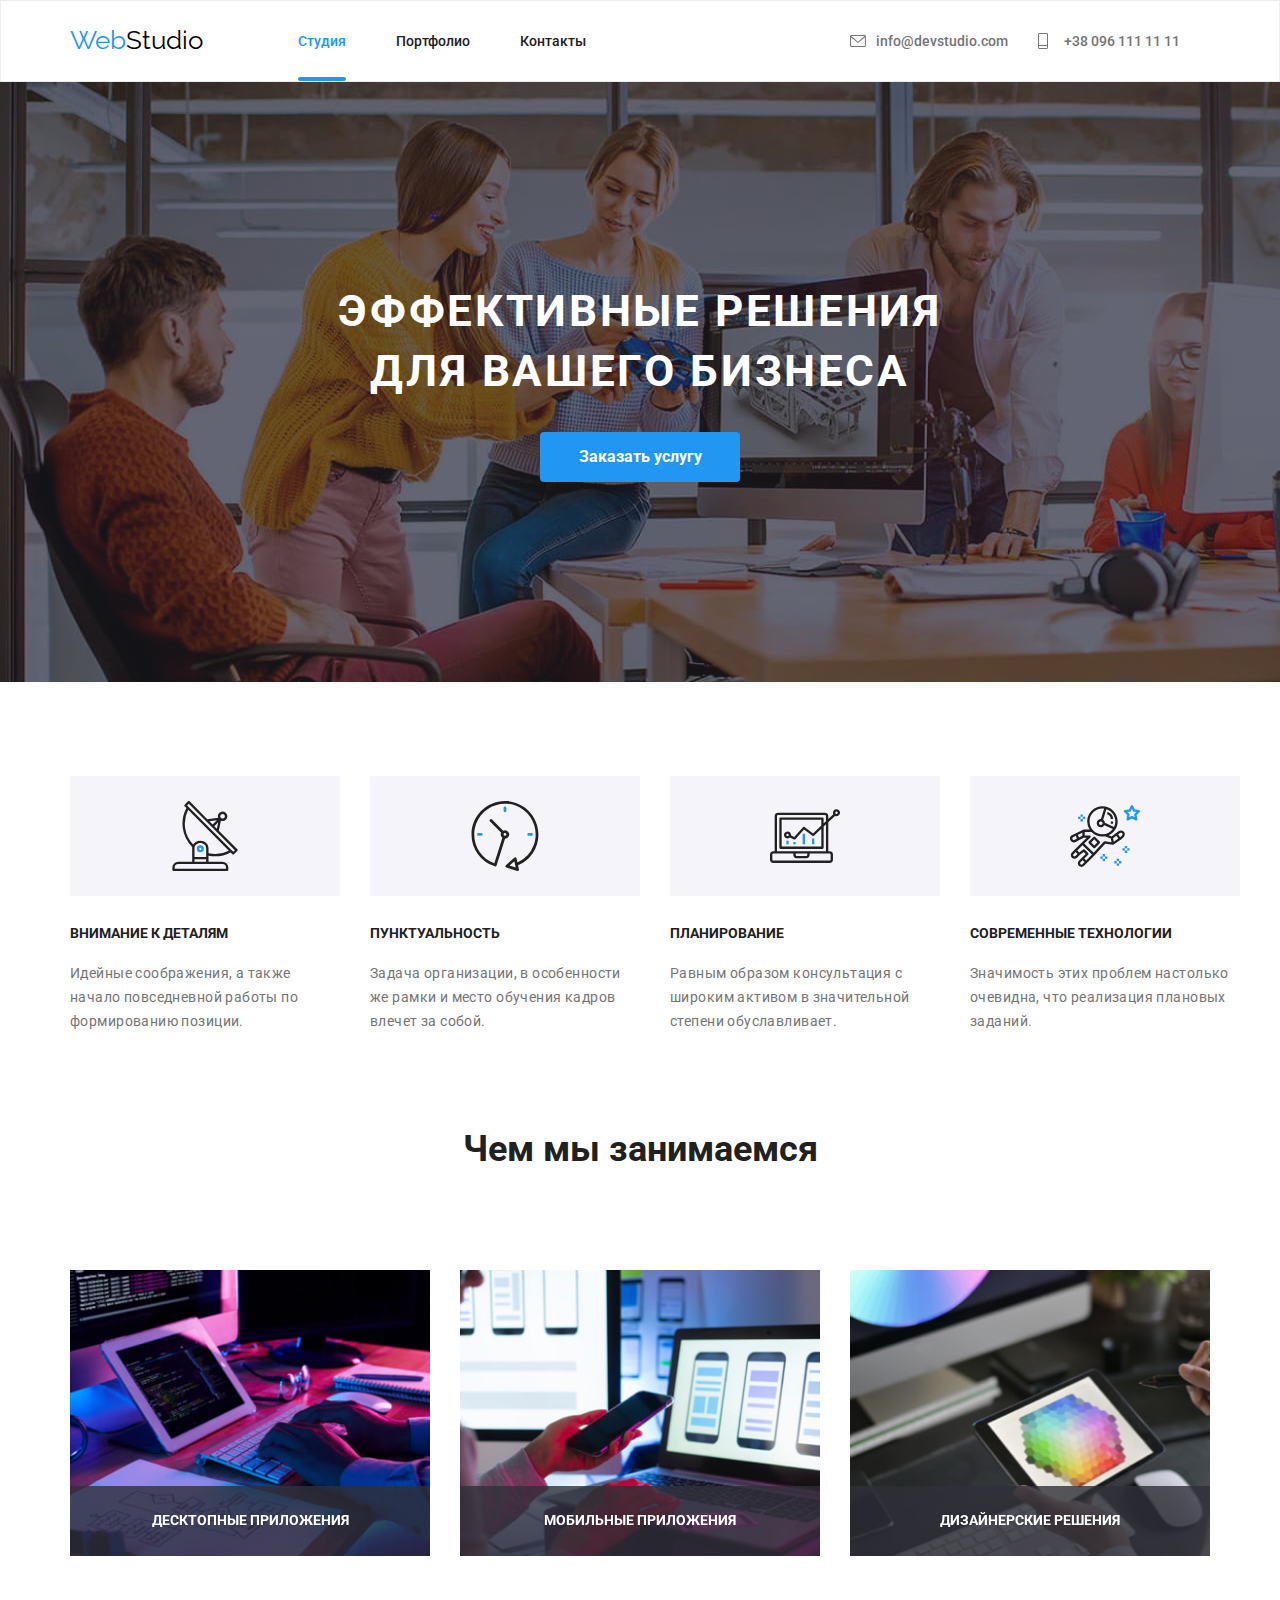
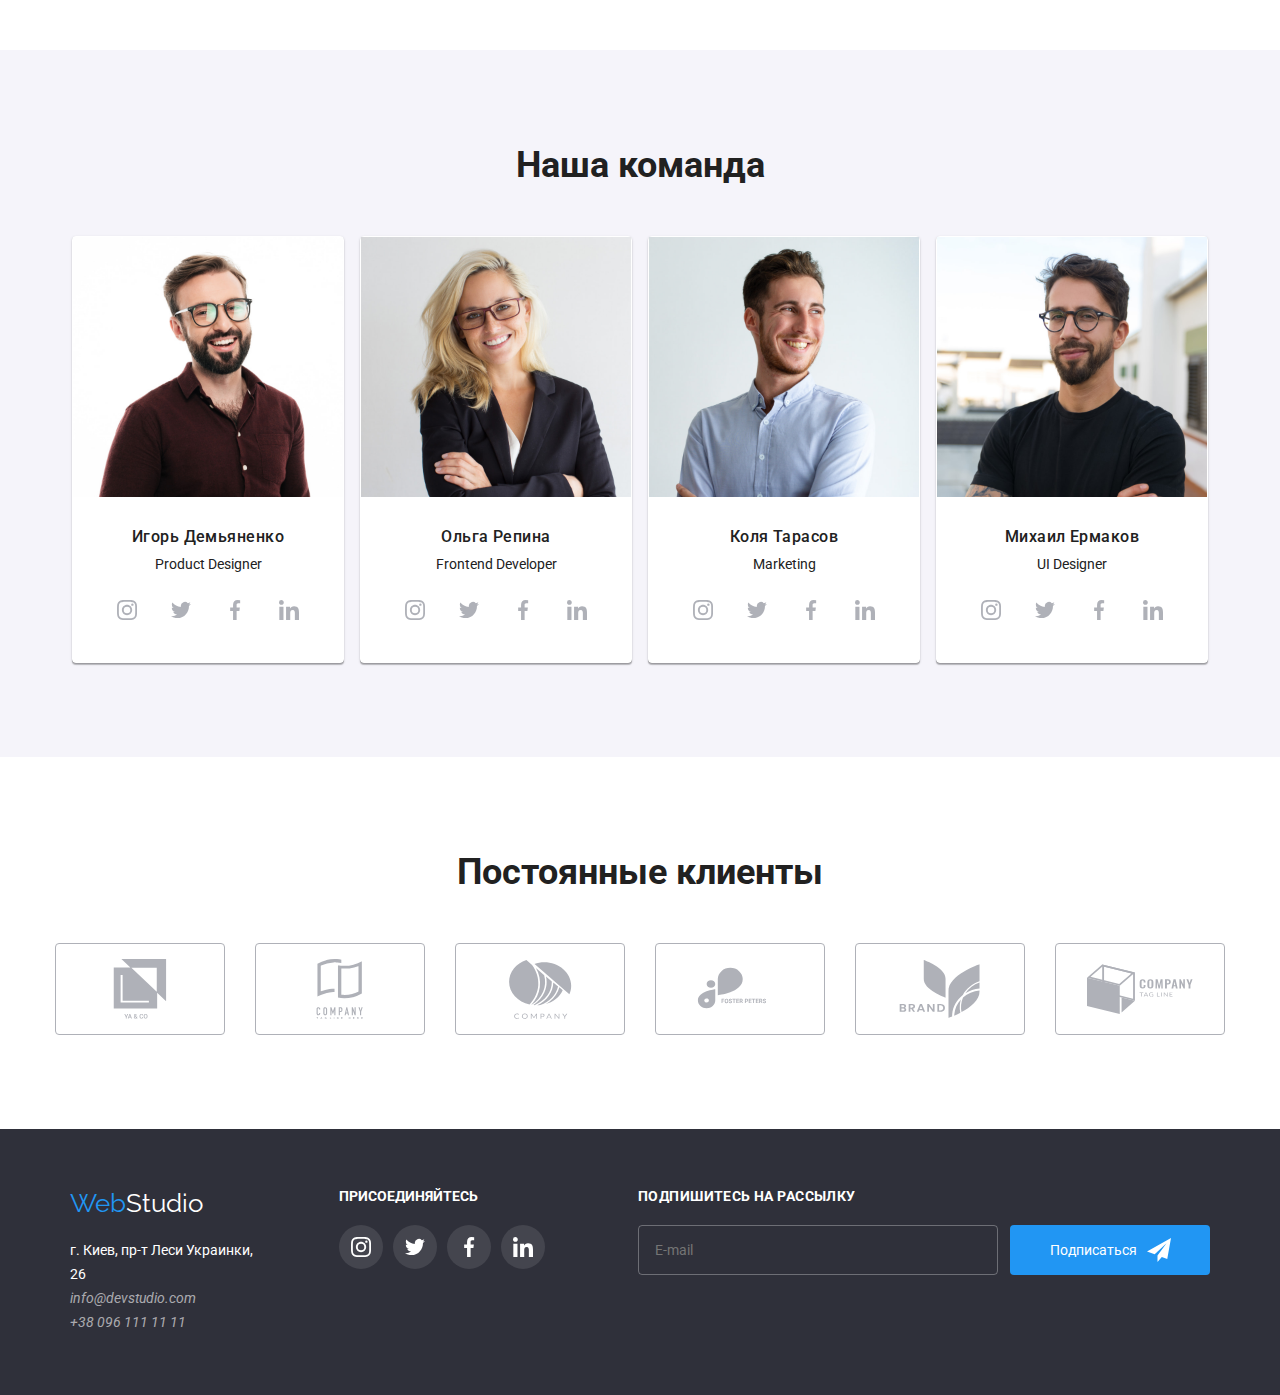
==== commit c31b9fad: "Заканчивает реформат по БЭМ секции команда" ====
--- a/index.html
+++ b/index.html
@@ -234,37 +234,37 @@
 
       <section class="section our-work">
         <div class="container">
-          <h3 class="work">Чем мы занимаемся</h3>
-          <ul class="work-list">
-            <li class="work-image">
+          <h3 class="our-work__title">Чем мы занимаемся</h3>
+          <ul class="our-work__list">
+            <li class="our-work__image">
               <img
                 src="./images/img.jpg"
                 alt="руки на клавиатуре и написанный код на мониторе"
                 width="370"
                 height="294"
-                class="work-picture"
-              />
-              <p class="our-developments">Десктопные приложения</p>
-            </li>
-            <li class="work-image">
+                class="our-work__picture"
+              />
+              <p class="our-work__developments">Десктопные приложения</p>
+            </li>
+            <li class="our-work__image">
               <img
                 src="./images/img-2.jpg"
                 alt="Телефон и ноутбук"
                 width="370"
                 height="294"
-                class="work-picture"
-              />
-              <p class="our-developments">Мобильные приложения</p>
-            </li>
-            <li class="work-image">
+                class="our-work__picture"
+              />
+              <p class="our-work__developments">Мобильные приложения</p>
+            </li>
+            <li class="our-work__image">
               <img
                 src="./images/img-3.jpg"
                 alt="Палитра цветов на планшете"
                 width="370"
                 height="294"
-                class="work-picture"
-              />
-              <p class="our-developments">Дизайнерские решения</p>
+                class="our-work__picture"
+              />
+              <p class="our-work__developments">Дизайнерские решения</p>
             </li>
           </ul>
         </div>
@@ -274,23 +274,23 @@
 
       <section class="our-team-section">
         <div class="container our-team">
-          <h2 class="team">Наша команда</h2>
-          <ul class="team-card">
-            <li class="team-card-link">
+          <h2 class="our-team__title">Наша команда</h2>
+          <ul class="our-team__list">
+            <li class="our-team-card">
               <img
                 src="./images/team/демьяненко_игорь.jpg"
                 alt="Демьяненко Игорь"
                 width="270"
                 height="260"
-                class="team-photo"
-              />
-              <div class="workers-name">
-                <h3 class="workers">Игорь Демьяненко</h3>
-                <p lang="en" class="Position">Product Designer</p>
-                <ul class="socials list">
-                  <li class="social-item">
-                    <a href="" class="network-link" aria-label="Социальная сеть"
-                      ><svg class="icon-network">
+                class="our-team-card__photo"
+              />
+              <div class="our-team-card__name">
+                <h3 class="our-team-card__workers">Игорь Демьяненко</h3>
+                <p lang="en" class="our-team-card__position">Product Designer</p>
+                <ul class="our-team-card__socials list">
+                  <li class="our-team-card__social-item">
+                    <a href="" class="our-team-card__network-link" aria-label="Социальная сеть"
+                      ><svg class="our-team-card__icon-network">
                         <use
                           href="./images/icon/icons.svg#icon-instagram"
                           width="20"
@@ -298,13 +298,13 @@
                         ></use></svg>
                     </a>
                   </li>
-                  <li class="social-item">
+                  <li class="our-team-card__social-item">
                     <a
                       href=""
-                      class="network-link"
+                      class="our-team-card__network-link"
                       aria-label="Социальная сеть"
                     >
-                      <svg class="icon-network">
+                      <svg class="our-team-card__icon-network">
                         <use
                           href="./images/icon/icons.svg#icon-twitter"
                           width="20"
@@ -312,9 +312,9 @@
                         ></use></svg>
                     </a>
                   </li>
-                  <li class="social-item">
-                    <a href="" class="network-link" aria-label="Социальная сеть"
-                      ><svg class="icon-network">
+                  <li class="our-team-card__social-item">
+                    <a href="" class="our-team-card__network-link" aria-label="Социальная сеть"
+                      ><svg class="our-team-card__icon-network">
                         <use
                           href="./images/icon/icons.svg#icon-facebook"
                           width="20"
@@ -322,9 +322,9 @@
                         ></use></svg>
                     </a>
                   </li>
-                  <li class="social-item">
-                    <a href="" class="network-link" aria-label="Социальная сеть"
-                      ><svg class="icon-network">
+                  <li class="our-team-card__social-item">
+                    <a href="" class="our-team-card__network-link" aria-label="Социальная сеть"
+                      ><svg class="our-team-card__icon-network">
                         <use
                           href="./images/icon/icons.svg#icon-linkedin"
                           width="20"
@@ -335,21 +335,21 @@
                 </ul>
               </div>
             </li>
-            <li class="team-card-link">
+            <li class="our-team-card">
               <img
                 src="./images/team/репина_ольга.jpg"
                 alt="Репина Ольга"
                 width="270"
                 height="260"
-                class="team-photo"
-              />
-              <div class="workers-name">
-                <h3 class="workers">Ольга Репина</h3>
-                <p lang="en" class="Position">Frontend Developer</p>
-                <ul class="socials list">
-                  <li class="social-item">
-                    <a href="" class="network-link" aria-label="Социальная сеть"
-                      ><svg class="icon-network">
+                class="our-team-card__photo"
+              />
+              <div class="our-team-card__name">
+                <h3 class="our-team-card__workers">Ольга Репина</h3>
+                <p lang="en" class="our-team-card__position">Frontend Developer</p>
+                <ul class="our-team-card__socials list">
+                  <li class="our-team-card__social-item">
+                    <a href="" class="our-team-card__network-link" aria-label="Социальная сеть"
+                      ><svg class="our-team-card__icon-network">
                         <use
                           href="./images/icon/icons.svg#icon-instagram"
                           width="20"
@@ -357,9 +357,9 @@
                         ></use></svg>
                     </a>
                   </li>
-                  <li class="social-item">
-                    <a href="" class="network-link" aria-label="Социальная сеть"
-                      ><svg class="icon-network">
+                  <li class="our-team-card__social-item">
+                    <a href="" class="our-team-card__network-link" aria-label="Социальная сеть"
+                      ><svg class="our-team-card__icon-network">
                         <use
                           href="./images/icon/icons.svg#icon-twitter"
                           width="20"
@@ -367,9 +367,9 @@
                         ></use></svg>
                     </a>
                   </li>
-                  <li class="social-item">
-                    <a href="" class="network-link" aria-label="Социальная сеть"
-                      ><svg class="icon-network">
+                  <li class="our-team-card__social-item">
+                    <a href="" class="our-team-card__network-link" aria-label="Социальная сеть"
+                      ><svg class="our-team-card__icon-network">
                         <use
                           href="./images/icon/icons.svg#icon-facebook"
                           width="20"
@@ -377,9 +377,9 @@
                         ></use></svg>
                     </a>
                   </li>
-                  <li class="social-item">
-                    <a href="" class="network-link" aria-label="Социальная сеть"
-                      ><svg class="icon-network">
+                  <li class="our-team-card__social-item">
+                    <a href="" class="our-team-card__network-link" aria-label="Социальная сеть"
+                      ><svg class="our-team-card__icon-network">
                         <use
                           href="./images/icon/icons.svg#icon-linkedin"
                           width="20"
@@ -390,21 +390,21 @@
                 </ul>
               </div>
             </li>
-            <li class="team-card-link">
+            <li class="our-team-card">
               <img
                 src="./images/team/тарасов_николай.jpg"
                 alt="Тарасов Николай"
                 width="270"
                 height="260"
-                class="team-photo"
-              />
-              <div class="workers-name">
-                <h3 class="workers">Коля Тарасов</h3>
-                <p lang="en" class="Position">Marketing</p>
-                <ul class="socials list">
-                  <li class="social-item">
-                    <a href="" class="network-link" aria-label="Социальная сеть"
-                      ><svg class="icon-network">
+                class="our-team-card__photo"
+              />
+              <div class="our-team-card__name">
+                <h3 class="our-team-card__workers">Коля Тарасов</h3>
+                <p lang="en" class="our-team-card__position">Marketing</p>
+                <ul class="our-team-card__socials list">
+                  <li class="our-team-card__social-item">
+                    <a href="" class="our-team-card__network-link" aria-label="Социальная сеть"
+                      ><svg class="our-team-card__icon-network">
                         <use
                           href="./images/icon/icons.svg#icon-instagram"
                           width="20"
@@ -412,9 +412,9 @@
                         ></use></svg>
                     </a>
                   </li>
-                  <li class="social-item">
-                    <a href="" class="network-link" aria-label="Социальная сеть"
-                      ><svg class="icon-network">
+                  <li class="our-team-card__social-item">
+                    <a href="" class="our-team-card__network-link" aria-label="Социальная сеть"
+                      ><svg class="our-team-card__icon-network">
                         <use
                           href="./images/icon/icons.svg#icon-twitter"
                           width="20"
@@ -422,9 +422,9 @@
                         ></use></svg>
                     </a>
                   </li>
-                  <li class="social-item">
-                    <a href="" class="network-link" aria-label="Социальная сеть"
-                      ><svg class="icon-network">
+                  <li class="our-team-card__social-item">
+                    <a href="" class="our-team-card__network-link" aria-label="Социальная сеть"
+                      ><svg class="our-team-card__icon-network">
                         <use
                           href="./images/icon/icons.svg#icon-facebook"
                           width="20"
@@ -432,9 +432,9 @@
                         ></use></svg>
                     </a>
                   </li>
-                  <li class="social-item">
-                    <a href="" class="network-link" aria-label="Социальная сеть"
-                      ><svg class="icon-network">
+                  <li class="our-team-card__social-item">
+                    <a href="" class="our-team-card__network-link" aria-label="Социальная сеть"
+                      ><svg class="our-team-card__icon-network">
                         <use
                           href="./images/icon/icons.svg#icon-linkedin"
                           width="20"
@@ -445,21 +445,21 @@
                 </ul>
               </div>
             </li>
-            <li class="team-card-link">
+            <li class="our-team-card">
               <img
                 src="./images/team/ермаков_михаил.jpg"
                 alt="Ермаков Михаил"
                 width="270"
                 height="260"
-                class="team-photo"
-              />
-              <div class="workers-name">
-                <h3 class="workers">Михаил Ермаков</h3>
-                <p lang="en" class="Position">UI Designer</p>
-                <ul class="socials list">
-                  <li class="social-item">
-                    <a href="" class="network-link" aria-label="Социальная сеть"
-                      ><svg class="icon-network">
+                class="our-team-card__photo"
+              />
+              <div class="our-team-card__name">
+                <h3 class="our-team-card__workers">Михаил Ермаков</h3>
+                <p lang="en" class="our-team-card__position">UI Designer</p>
+                <ul class="our-team-card__socials list">
+                  <li class="our-team-card__social-item">
+                    <a href="" class="our-team-card__network-link" aria-label="Социальная сеть"
+                      ><svg class="our-team-card__icon-network">
                         <use
                           href="./images/icon/icons.svg#icon-instagram"
                           width="20"
@@ -467,9 +467,9 @@
                         ></use></svg>
                     </a>
                   </li>
-                  <li class="social-item">
-                    <a href="" class="network-link" aria-label="Социальная сеть"
-                      ><svg class="icon-network">
+                  <li class="our-team-card__social-item">
+                    <a href="" class="our-team-card__network-link" aria-label="Социальная сеть"
+                      ><svg class="our-team-card__icon-network">
                         <use
                           href="./images/icon/icons.svg#icon-twitter"
                           width="20"
@@ -477,9 +477,9 @@
                         ></use></svg>
                     </a>
                   </li>
-                  <li class="social-item">
-                    <a href="" class="network-link" aria-label="Социальная сеть"
-                      ><svg class="icon-network">
+                  <li class="our-team-card__social-item">
+                    <a href="" class="our-team-card__network-link" aria-label="Социальная сеть"
+                      ><svg class="our-team-card__icon-network">
                         <use
                           href="./images/icon/icons.svg#icon-facebook"
                           width="20"
@@ -487,9 +487,9 @@
                         ></use></svg>
                     </a>
                   </li>
-                  <li class="social-item">
-                    <a href="" class="network-link" aria-label="Социальная сеть"
-                      ><svg class="icon-network">
+                  <li class="our-team-card__social-item">
+                    <a href="" class="our-team-card__network-link" aria-label="Социальная сеть"
+                      ><svg class="our-team-card__icon-network">
                         <use
                           href="./images/icon/icons.svg#icon-linkedin"
                           width="20"
--- a/css/styles.css
+++ b/css/styles.css
@@ -400,7 +400,6 @@
   outline-color: #2196F3;
 }
 
-
 .modal__conditions {
   margin-left: 9px;
   font-weight: 400;
@@ -554,53 +553,28 @@
   color: #757575;
 }
 
-.work,
-.team {
-  font-weight: 700;
+/* Чем мы занимаемся */
+
+.our-work__title {
+ font-weight: 700;
   font-size: 36px;
   line-height: 1.17;
   color: var(--header-color-text);
   margin: 0px;
   text-align: center;
-}
-
-.team {
   margin-bottom: 50px;
-}
-
-.team-card {
-  display: flex;
-  margin: 0;
-  justify-content: center;
-  padding-left: 0;
-}
-
-.team-card-link:not(:last-child) {
-  margin-right: 16px;
-}
-
-.team-card-link {
-  border: 1px solid #ffffff;
-  background-color: #fff;
-  border-radius: 4px;
-  box-shadow: 0px 1px 3px rgba(0, 0, 0, 0.12), 0px 1px 1px rgba(0, 0, 0, 0.14),
-    0px 2px 1px rgba(0, 0, 0, 0.2);
 }
 
 .our-work {
   padding-top: 0;
 }
 
-
-
-/* Чем мы занимаемся */
-
-.work {
+.our-work__title {
   padding-top: 0;
   padding-bottom: 50px;
 }
 
-.work-list {
+.our-work__list {
   display: inline-block;
   display: flex;
   margin: 0;
@@ -608,17 +582,17 @@
   padding-inline-start: 0;
 }
 
-.work-image {
+.our-work__image {
   position: relative;
   display: flex;
   margin: 0;
 }
 
-.work-image:not(:last-child) {
+.our-work__image:not(:last-child) {
   margin-right: 30px;
 }
 
-.our-developments {
+.our-work__developments {
   display: flex;
   position: absolute;
   bottom: 0;
@@ -638,7 +612,48 @@
 
 /* Наша команда */
 
-.workers {
+.our-team-section {
+  background-color: var(--section-our-team-bc);
+}
+
+.our-team__title {
+  font-weight: 700;
+  font-size: 36px;
+  line-height: 1.17;
+  color: var(--header-color-text);
+  margin: 0px;
+  text-align: center;
+  margin-bottom: 50px;
+}
+
+.our-team__list {
+  display: flex;
+  margin: 0;
+  justify-content: center;
+  padding-left: 0;
+}
+
+.our-team-card {
+  border: 1px solid #ffffff;
+  background-color: #fff;
+  border-radius: 4px;
+  box-shadow: 0px 1px 3px rgba(0, 0, 0, 0.12), 0px 1px 1px rgba(0, 0, 0, 0.14),
+    0px 2px 1px rgba(0, 0, 0, 0.2);
+}
+
+.our-team-card:not(:last-child) {
+  margin-right: 16px;
+}
+
+.our-team-card__name {
+  display: block;
+  text-align: center;
+  background-color: #ffffff;
+  padding-top: 30px;
+  padding-bottom: 30px;
+}
+
+.our-team-card__workers {
   font-weight: 500;
   font-size: 16px;
   line-height: 1.19;
@@ -647,35 +662,11 @@
   padding-bottom: 10px;
 }
 
-.workers-name {
-  display: block;
-  text-align: center;
-  background-color: #ffffff;
-  padding-top: 30px;
-  padding-bottom: 30px;
-}
-
-.Position {
-  font-weight: 400;
-  font-size: 16px;
-  line-height: 1.19;
-  letter-spacing: 0.03em;
-  color: var(--contacts-text-color);
+.our-team-card__position {
   margin-bottom: 16px;
 }
 
-.our-team-section {
-  background-color: var(--section-our-team-bc);
-}
-
-/* Social icons */
-
-.icon-network {
-  width: 20px;
-  height: 20px;
-}
-
-.socials {
+.our-team-card__socials {
   display: flex;
   padding-inline-start: 0;
   justify-content: center;
@@ -683,7 +674,7 @@
   gap: 10px;
 }
 
-.network-link {
+.our-team-card__network-link {
   display: flex;
   align-items: center;
   justify-content: center;
@@ -695,19 +686,27 @@
   transition-timing-function: cubic-bezier(0.4, 0, 0.2, 1);
 }
 
-.icon-network {
+.our-team-card__network-link:hover .our-team-card__icon-network,
+.our-team-card__network-link:focus .our-team-card__icon-network {
+  fill: #ffffff;
+}
+
+.our-team-card__network-link:hover,
+.our-team-card__network-link:focus {
+  background-color: #2196f3;
+}
+
+.our-team-card__icon-network {
+  width: 20px;
+  height: 20px;
   fill: #afb1b8;
 }
 
-.network-link:hover .icon-network,
-.network-link:focus .icon-network {
-  fill: #ffffff;
-}
-
-.network-link:hover,
-.network-link:focus {
-  background-color: #2196f3;
-}
+
+
+
+
+
 
 /* Постоянные клиенты */
 
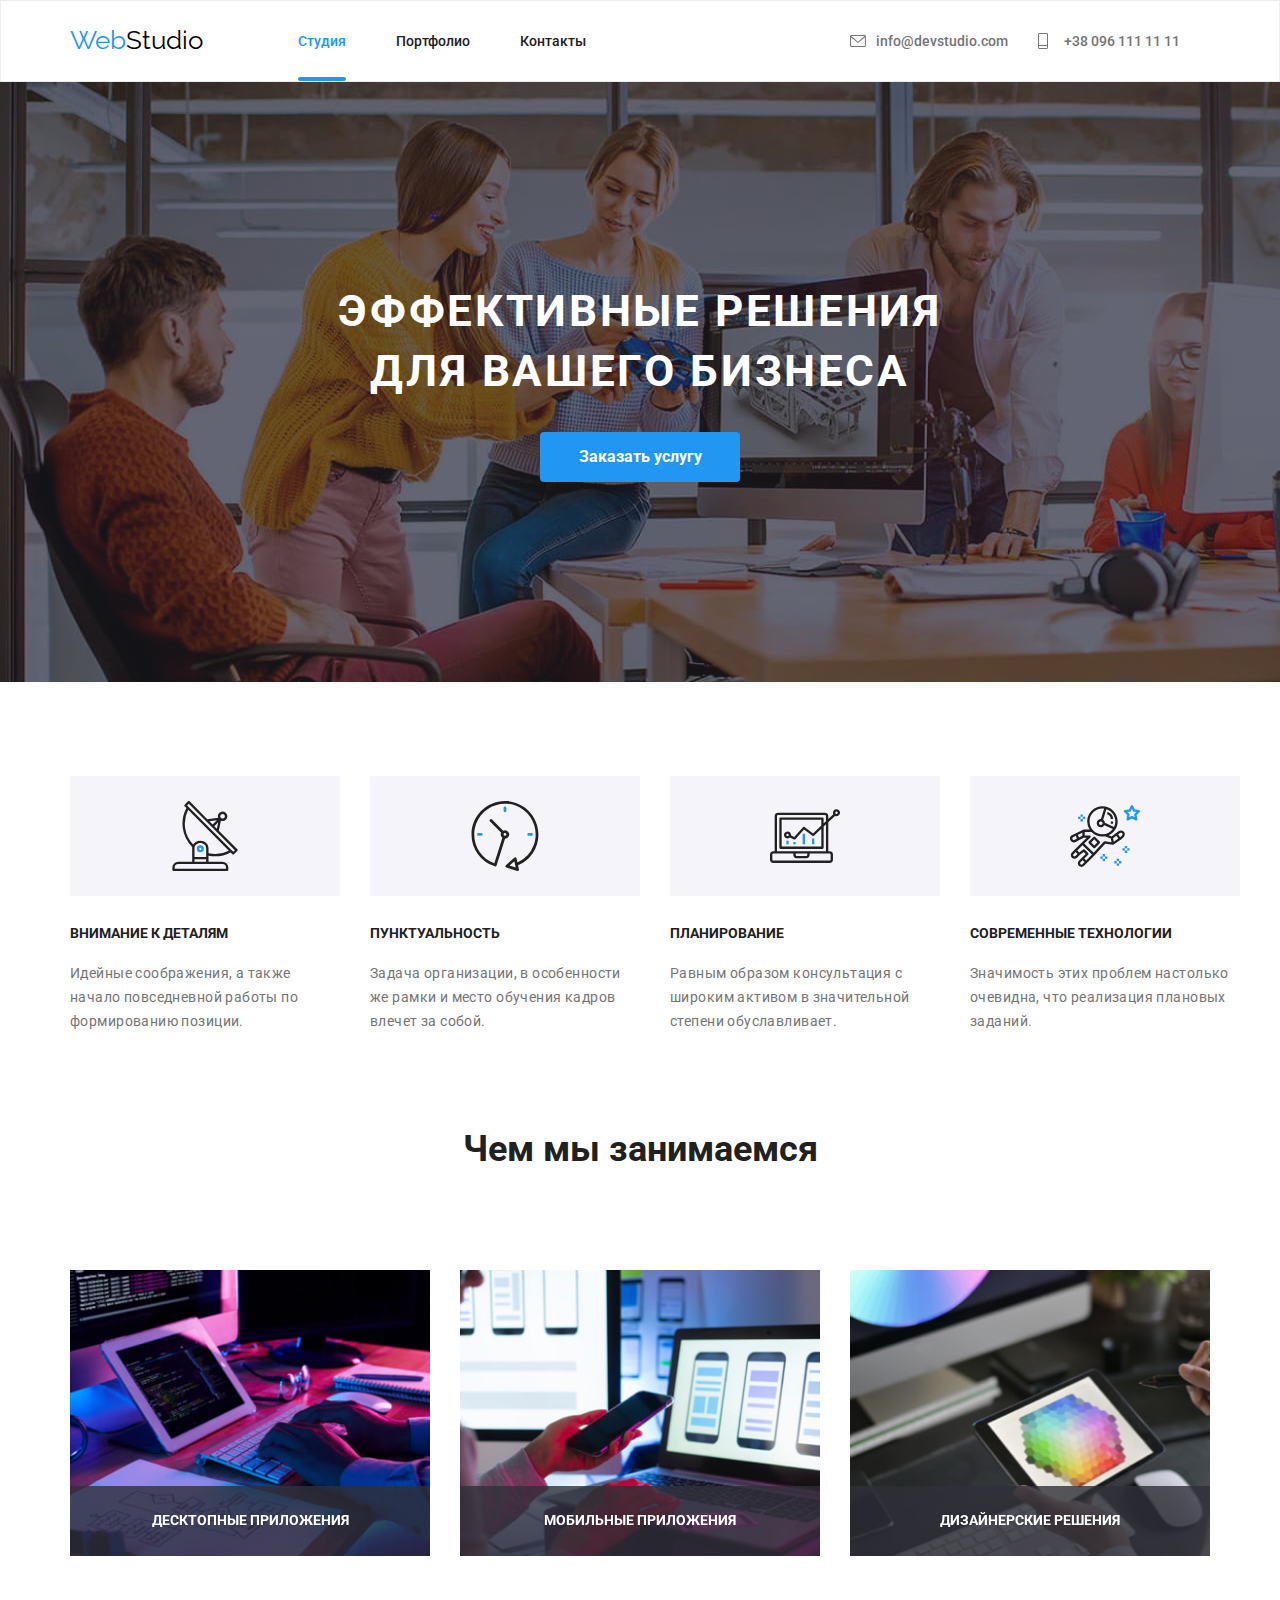
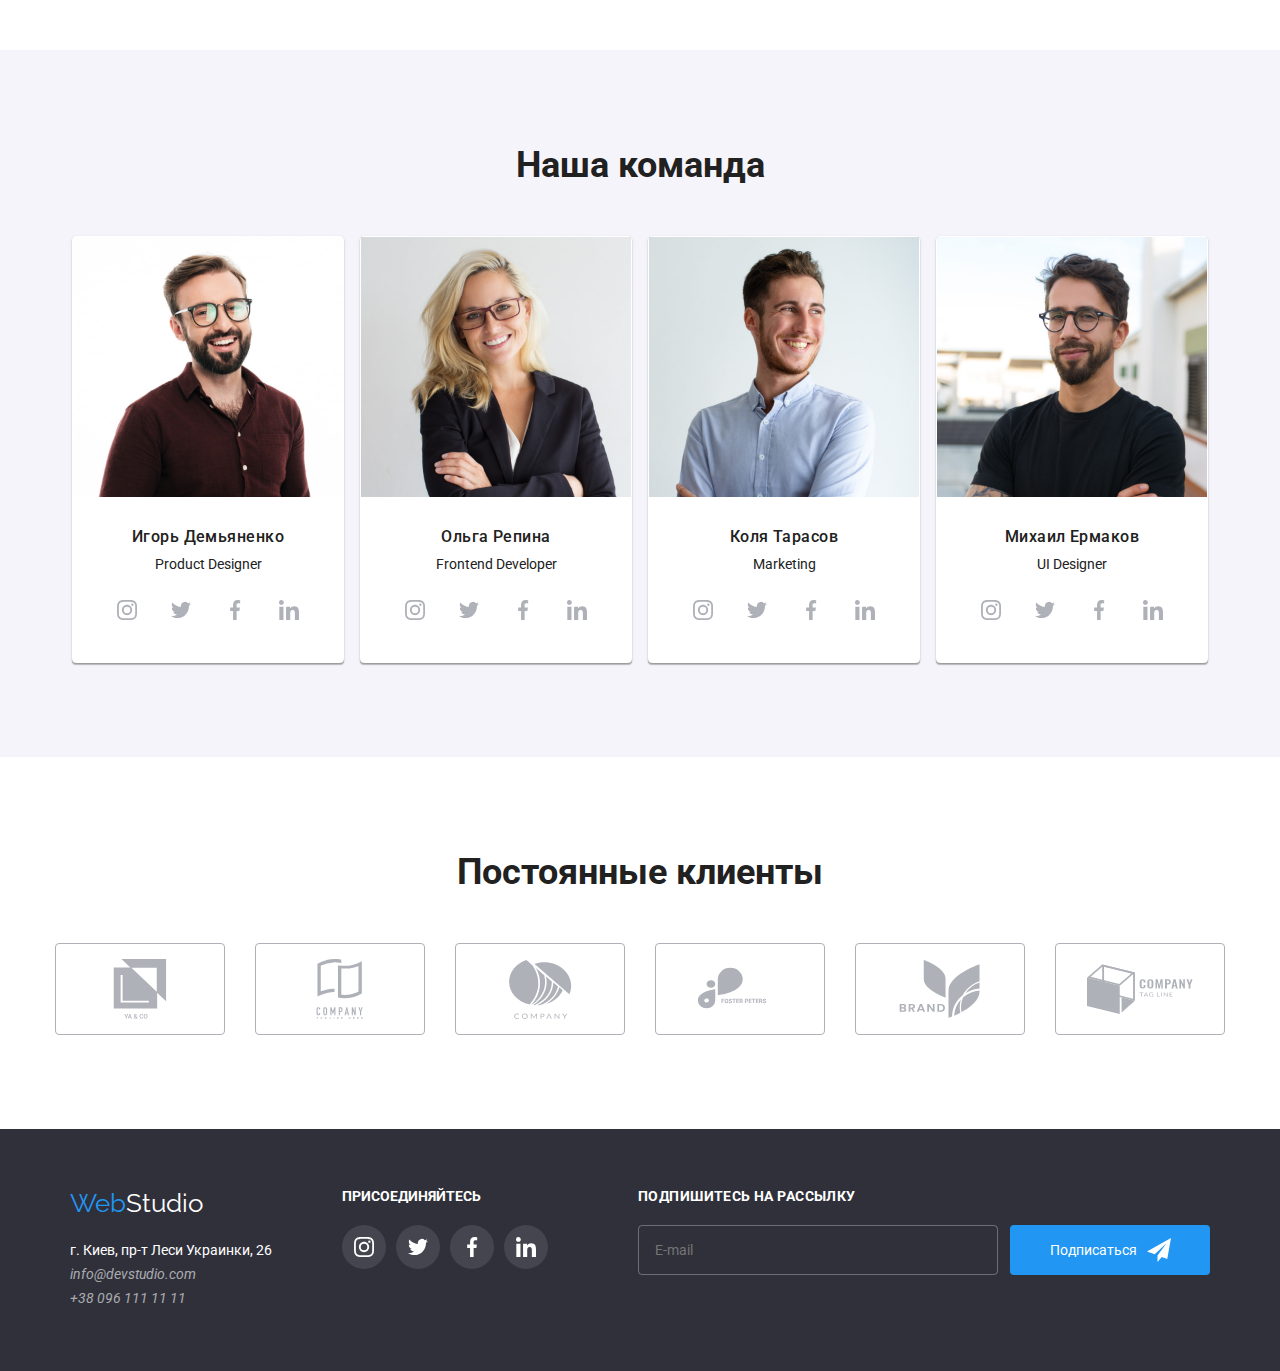
==== commit cd5324b8: "Заканчивает рефакторинг футера БЭМ" ====
--- a/index.html
+++ b/index.html
@@ -507,10 +507,11 @@
       <!-- Постоянные клиенты -->
 
       <section class="section">
-        <h2 class="our-clients">Постоянные клиенты</h2>
-        <ul class="clients">
-          <li class="clients-item">
-            <svg class="clients-logo">
+        <div class="regular-clients">
+          <h2 class="regular-clients__title">Постоянные клиенты</h2>
+        <ul class="regular-clients__list">
+          <li class="regular-clients__item">
+            <svg class="regular-clients__logo">
               <use
                 href="./images/icon/icons.svg#icon-client-1"
                 width="106"
@@ -518,8 +519,8 @@
               ></use>
             </svg>
           </li>
-          <li class="clients-item">
-            <svg class="clients-logo">
+          <li class="regular-clients__item">
+            <svg class="regular-clients__logo">
               <use
                 href="./images/icon/icons.svg#icon-client-2"
                 width="106"
@@ -527,8 +528,8 @@
               ></use>
             </svg>
           </li>
-          <li class="clients-item">
-            <svg class="clients-logo">
+          <li class="regular-clients__item">
+            <svg class="regular-clients__logo">
               <use
                 href="./images/icon/icons.svg#icon-client-3"
                 width="106"
@@ -536,8 +537,8 @@
               ></use>
             </svg>
           </li>
-          <li class="clients-item">
-            <svg class="clients-logo">
+          <li class="regular-clients__item">
+            <svg class="regular-clients__logo">
               <use
                 href="./images/icon/icons.svg#icon-client-4"
                 width="106"
@@ -545,8 +546,8 @@
               ></use>
             </svg>
           </li>
-          <li class="clients-item">
-            <svg class="clients-logo">
+          <li class="regular-clients__item">
+            <svg class="regular-clients__logo">
               <use
                 href="./images/icon/icons.svg#icon-client-5"
                 width="106"
@@ -554,8 +555,8 @@
               ></use>
             </svg>
           </li>
-          <li class="clients-item">
-            <svg class="clients-logo">
+          <li class="regular-clients__item">
+            <svg class="regular-clients__logo">
               <use
                 href="./images/icon/icons.svg#icon-client-6"
                 width="106"
@@ -564,28 +565,31 @@
             </svg>
           </li>
         </ul>
+        </div>
       </section>
     </main>
 
     <!-- Подвал -->
 
     <footer class="footer">
-      <div class="container footer-container">
-        <div class="footer-contacts">
+      <div class="container footer__container">
+        <div class="footer__contacts">
           <a href="./index.html" class="logo footer-logo"
             ><span class="logo-color">Web</span
             ><span class="footer-logo-color">Studio</span></a
           >
+
+          <!-- Контакты -->
           <address>
             <ul class="contacts-nav-footer">
-              <li class="navigation">г. Киев, пр-т Леси Украинки, 26</li>
+              <li class="contacts-nav-footer__navigation">г. Киев, пр-т Леси Украинки, 26</li>
               <li>
-                <a href="mailto:info@devstudio.com" class="mail-btn-footer"
+                <a href="mailto:info@devstudio.com" class="contacts-nav-footer__mail-btn"
                   >info@devstudio.com</a
                 >
               </li>
               <li>
-                <a href="tel:+380961111111" class="tel-btn-footer"
+                <a href="tel:+380961111111" class="contacts-nav-footer__tel-btn"
                   >+38 096 111 11 11</a
                 >
               </li>
@@ -593,11 +597,11 @@
           </address>
         </div>
         <div class="social-footer">
-          <p class="footer-network">присоединяйтесь</p>
-          <ul class="footer-social-list">
-            <li class="footer-social-item">
-              <a href="" class="footer-social-link">
-                <svg class="footer-social-icon">
+          <p class="social-footer__title">присоединяйтесь</p>
+          <ul class="social-footer__list">
+            <li class="social-footer__item">
+              <a href="" class="social-footer__link">
+                <svg class="social-footer__icon">
                   <use
                     href="./images/icon/icons.svg#icon-instagram"
                     width="20"
@@ -606,9 +610,9 @@
                   ></use></svg>
               </a>
             </li>
-            <li class="footer-social-item">
-              <a href="" class="footer-social-link"
-                ><svg class="footer-social-icon">
+            <li class="social-footer__item">
+              <a href="" class="social-footer__link"
+                ><svg class="social-footer__icon">
                   <use
                     href="./images/icon/icons.svg#icon-twitter"
                     width="20"
@@ -617,9 +621,9 @@
                   ></use></svg>
                 </a>
             </li>
-            <li class="footer-social-item">
-              <a href="" class="footer-social-link"
-                ><svg class="footer-social-icon">
+            <li class="social-footer__item">
+              <a href="" class="social-footer__link"
+                ><svg class="social-footer__icon">
                   <use
                     href="./images/icon/icons.svg#icon-facebook"
                     width="20"
@@ -628,9 +632,9 @@
                   ></use></svg>
               </a>
             </li>
-            <li class="footer-social-item">
-              <a href="" class="footer-social-link">
-                <svg class="footer-social-icon">
+            <li class="social-footer__item">
+              <a href="" class="social-footer__link">
+                <svg class="social-footer__icon">
                   <use
                     href="./images/icon/icons.svg#icon-linkedin"
                     width="20"
@@ -642,19 +646,19 @@
           </ul>
         </div>
         <div class="form-footer">
-          <p class="subscribe-text">Подпишитесь на рассылку</p>
-          <div class="subscribe-footer">
-            <form class="email-form">
+          <p class="form-footer__text">Подпишитесь на рассылку</p>
+          <div class="form-footer__subscribe">
+            <form class="form-footer__email">
               <input
                 type="email"
                 name="email"
                 placeholder="E-mail"
-                class="email-input"
+                class="form-footer__email-input"
               />
             </form>
             <button type="button" class="subscribe-btn">
               Подписаться
-              <svg height="24" width="24" class="btn-icon-subscribe">
+              <svg height="24" width="24" class="subscribe-btn__icon">
                 <use href="./images/icon/icons.svg#icon-telegram"></use>
               </svg>
             </button>
--- a/css/styles.css
+++ b/css/styles.css
@@ -155,6 +155,26 @@
   transition-timing-function: var(--transition-timing-function);
 }
 
+.contacts-nav-header__mail-btn,
+.contacts-nav-header__tel-btn {
+  padding-top: 32px;
+  padding-bottom: 32px;
+}
+
+.site-nav,
+.contacts-nav-header {
+  display: flex;
+  margin: 0;
+  align-items: center;
+  margin-left: auto;
+}
+
+
+.site-nav__item:last-child,
+.contacts-nav-header .item:last-child {
+  margin-right: 0;
+}
+
 .site-nav__studio-btn.current::after,
 .site-nav__portfolio-btn.current::after {
   content: "";
@@ -702,24 +722,20 @@
   fill: #afb1b8;
 }
 
-
-
-
-
-
-
 /* Постоянные клиенты */
 
-.our-clients {
+.regular-clients__title {
   margin-bottom: 50px;
   font-weight: 700;
   font-size: 36px;
   line-height: 42px;
   text-align: center;
   color: #212121;
-}
-
-.clients {
+  margin-left: auto;
+  margin-right: auto;
+}
+
+.regular-clients__list {
   margin: 0;
   padding-inline-start: 0;
   display: flex;
@@ -729,7 +745,29 @@
   cursor: pointer;
 }
 
-.clients-logo {
+.regular-clients__item {
+  display: flex;
+  width: 170px;
+  height: 92px;
+  justify-content: center;
+  align-items: center;
+  border: 1px solid #afb1b8;
+  border-radius: 4px;
+  transition-duration: 250ms;
+  transition-timing-function: cubic-bezier(0.4, 0, 0.2, 1);
+}
+
+.regular-clients__item:hover,
+.regular-clients__item:focus {
+  border-color: #2196f3;
+}
+
+.regular-clients__item:hover .regular-clients__logo,
+.regular-clients__item:focus .regular-clients__logo {
+  fill: #2196f3;
+}
+
+.regular-clients__logo {
   width: 106px;
   height: 60px;
   fill: #afb1b8;
@@ -737,31 +775,32 @@
   transition-timing-function: cubic-bezier(0.4, 0, 0.2, 1);
 }
 
-.clients-item {
-  display: flex;
-  width: 170px;
-  height: 92px;
-  justify-content: center;
-  align-items: center;
-  border: 1px solid #afb1b8;
-  border-radius: 4px;
-  transition-duration: 250ms;
-  transition-timing-function: cubic-bezier(0.4, 0, 0.2, 1);
-}
-
-.clients-item:hover .clients-logo,
-.clients-item:focus .clients-logo {
-  fill: #2196f3;
-}
-
-.clients-item:hover,
-.clients-item:focus {
-  border-color: #2196f3;
-}
-
 /* Footer */
 
-.navigation {
+footer {
+  background-color: var(--footer-bg-color);
+}
+
+.footer {
+  padding-top: 60px;
+  padding-bottom: 60px;
+}
+
+.footer__container {
+  display: flex;
+  align-items: flex-start;
+}
+
+.footer__contacts {
+  margin-right: 70px;
+}
+
+.contacts-nav-footer {
+  margin: 0;
+  padding-inline-start: 0;
+}
+
+.contacts-nav-footer__navigation {
   font-family: "Roboto";
   font-style: normal;
   font-weight: 400;
@@ -770,8 +809,8 @@
   color: var(--white-color-text);
 }
 
-.mail-btn-footer,
-.tel-btn-footer {
+.contacts-nav-footer__mail-btn,
+.contacts-nav-footer__tel-btn {
   font-weight: 400;
   font-size: 14px;
   line-height: 1.71;
@@ -779,50 +818,14 @@
   text-decoration: none;
 }
 
-.site-nav,
-.contacts-nav-header {
-  display: flex;
-  margin: 0;
-  align-items: center;
-}
-
-.contacts-nav-header__mail-btn,
-.contacts-nav-header__tel-btn {
-  padding-top: 32px;
-  padding-bottom: 32px;
-}
-
-.contacts-nav-header {
-  padding-left: 0px;
-  margin-left: auto;
-  align-items: center;
-}
-
-.site-nav__item:last-child,
-.contacts-nav-header .item:last-child {
-  margin-right: 0;
-}
-
-footer {
-  background-color: var(--footer-bg-color);
-}
-
-.contacts-nav-footer {
-  margin: 0;
-  padding-inline-start: 0;
-}
-
-.footer {
-  padding-top: 60px;
-  padding-bottom: 60px;
-}
+/* Footer социальные сети */
 
 .social-footer {
   width: 206px;
   height: 80px;
 }
 
-.footer-network {
+.social-footer__title {
   display: flex;
   font-weight: 700;
   font-size: 14px;
@@ -833,52 +836,45 @@
   align-items: center;
 }
 
-.footer-social-icon {
+.social-footer__list {
+  display: flex;
+  padding-inline-start: 0;
+  justify-content: center;
+  align-items: center;
+  margin: 0;
+  gap: 10px;
+}
+
+.social-footer__link {
+  display: flex;
+  width: 44px;
+  height: 44px;
+  background: rgba(255, 255, 255, 0.1);
+  justify-content: center;
+  align-items: center;
+  border-radius: 50%;
+  transition-duration: 250ms;
+  transition-timing-function: cubic-bezier(0.4, 0, 0.2, 1);
+}
+
+.social-footer__link:hover,
+.social-footer__link:focus {
+  background-color: #2196f3;
+}
+
+.social-footer__icon {
   width: 20px;
   height: 20px;
   fill: #ffffff;
 }
 
-.footer-social-list {
-  display: flex;
-  padding-inline-start: 0;
-  justify-content: center;
-  align-items: center;
-  margin: 0;
-  gap: 10px;
-}
-
-.footer-social-link {
-  display: flex;
-  width: 44px;
-  height: 44px;
-  background: rgba(255, 255, 255, 0.1);
-  justify-content: center;
-  align-items: center;
-  border-radius: 50%;
-  transition-duration: 250ms;
-  transition-timing-function: cubic-bezier(0.4, 0, 0.2, 1);
-}
-
-.footer-social-link:hover,
-.footer-social-link:focus {
-  background-color: #2196f3;
-}
-
-.footer-container {
-  display: flex;
-  align-items: flex-start;
-}
-
-.footer-contacts {
-  margin-right: 70px;
-}
+/* Footer подписка на рассылку */
 
 .form-footer {
-  margin-left: 93px;
-}
-
-.subscribe-text {
+  margin-left: auto;
+}
+
+.form-footer__text {
   font-weight: 700;
   font-size: 14px;
   line-height: 1.14;
@@ -888,7 +884,17 @@
   margin-bottom: 20px;
 }
 
-.email-input {
+.form-footer__subscribe {
+  display: flex;
+}
+
+.form-footer__email {
+  width: 360px;
+  height: 50px;
+  border-radius: 4px;
+}
+
+.form-footer__email-input {
   width: 100%;
   height: 100%;
   background-color: transparent;
@@ -899,12 +905,7 @@
   outline: transparent;
 }
 
-.email-form {
-  width: 360px;
-  height: 50px;
-  border-radius: 4px;
-}
-
+/* Кнопка "Подписаться" */
 
 .subscribe-btn {
   display: flex;
@@ -920,10 +921,6 @@
   margin-left: 12px;
 }
 
-.btn-icon-subscribe {
- margin-left: 10px;
-}
-
 .subscribe-btn:hover {
   background-color: #188ce8;
 }
@@ -932,9 +929,24 @@
   align-items: center;
 }
 
-.subscribe-footer {
-  display: flex;
-}
+.subscribe-btn__icon {
+ margin-left: 10px;
+}
+
+
+
+
+
+
+
+
+
+
+
+
+
+
+
 
 /* Портфолио */
 
